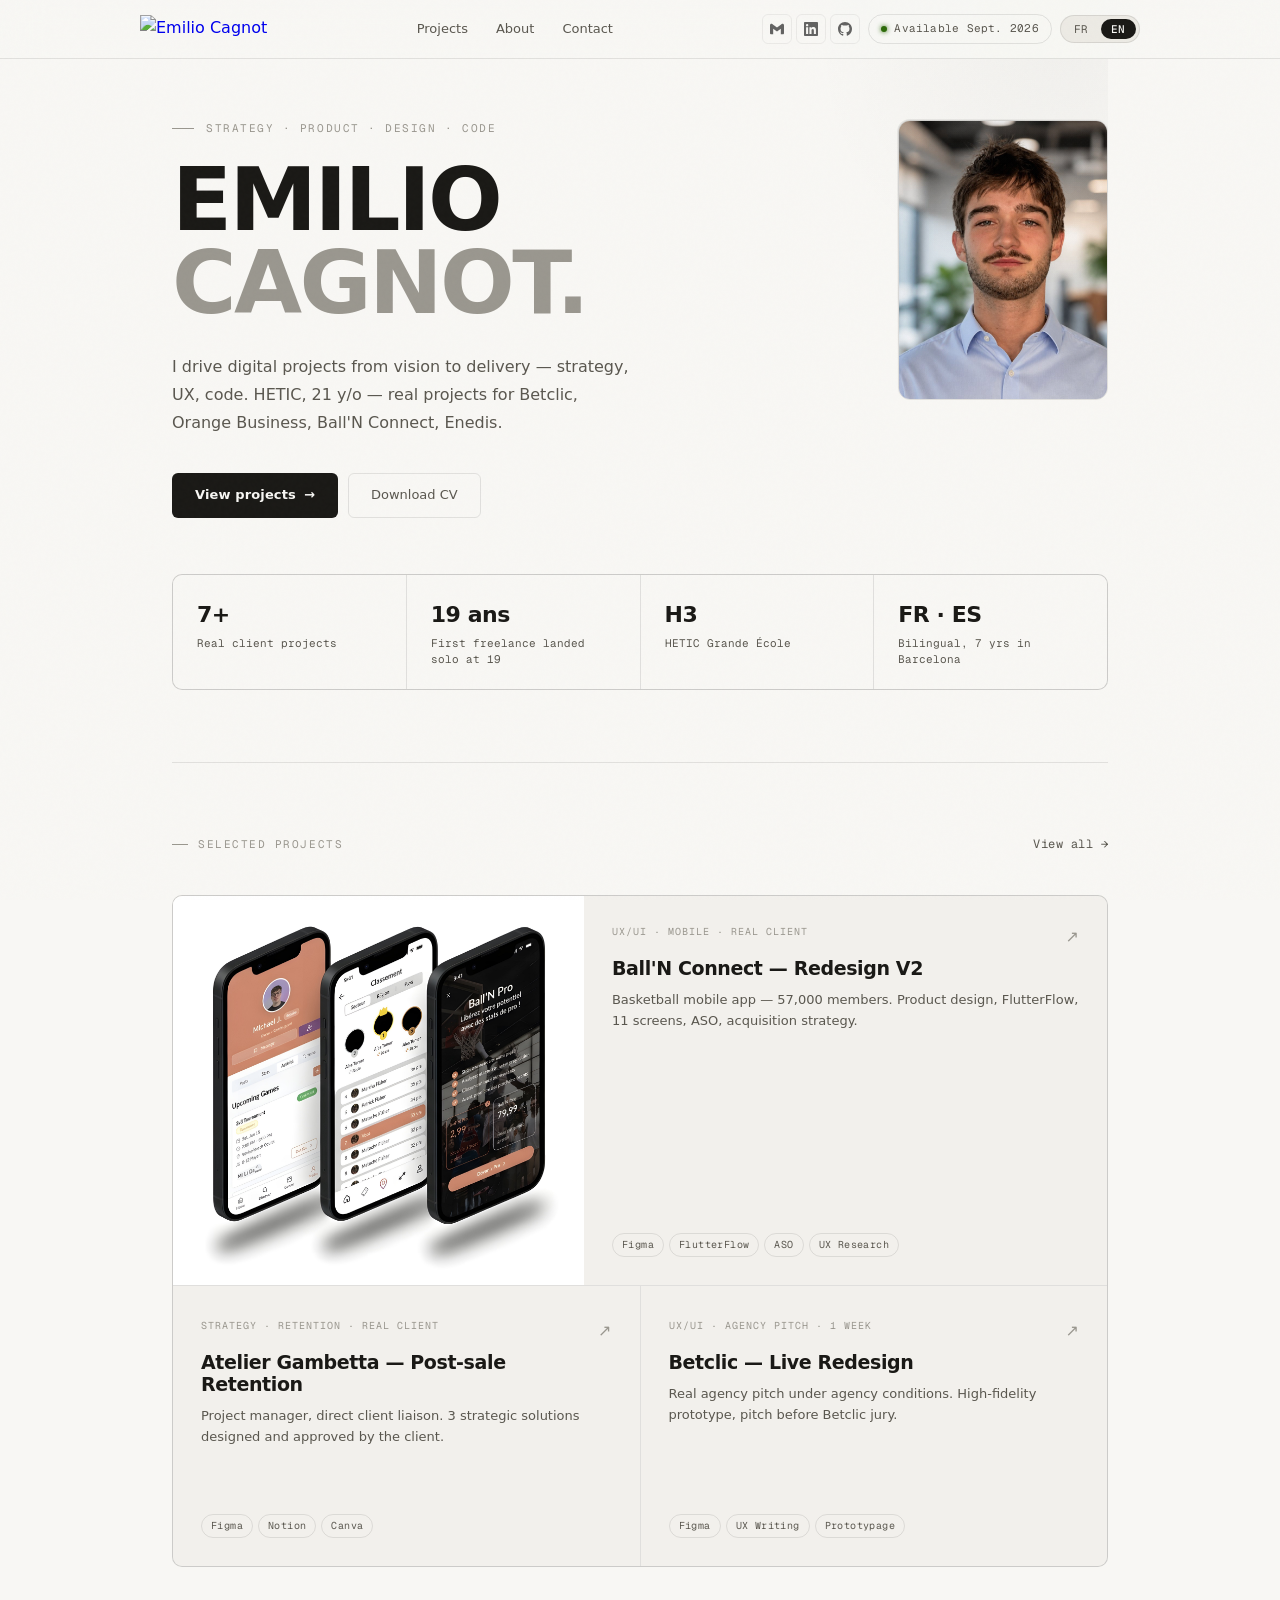
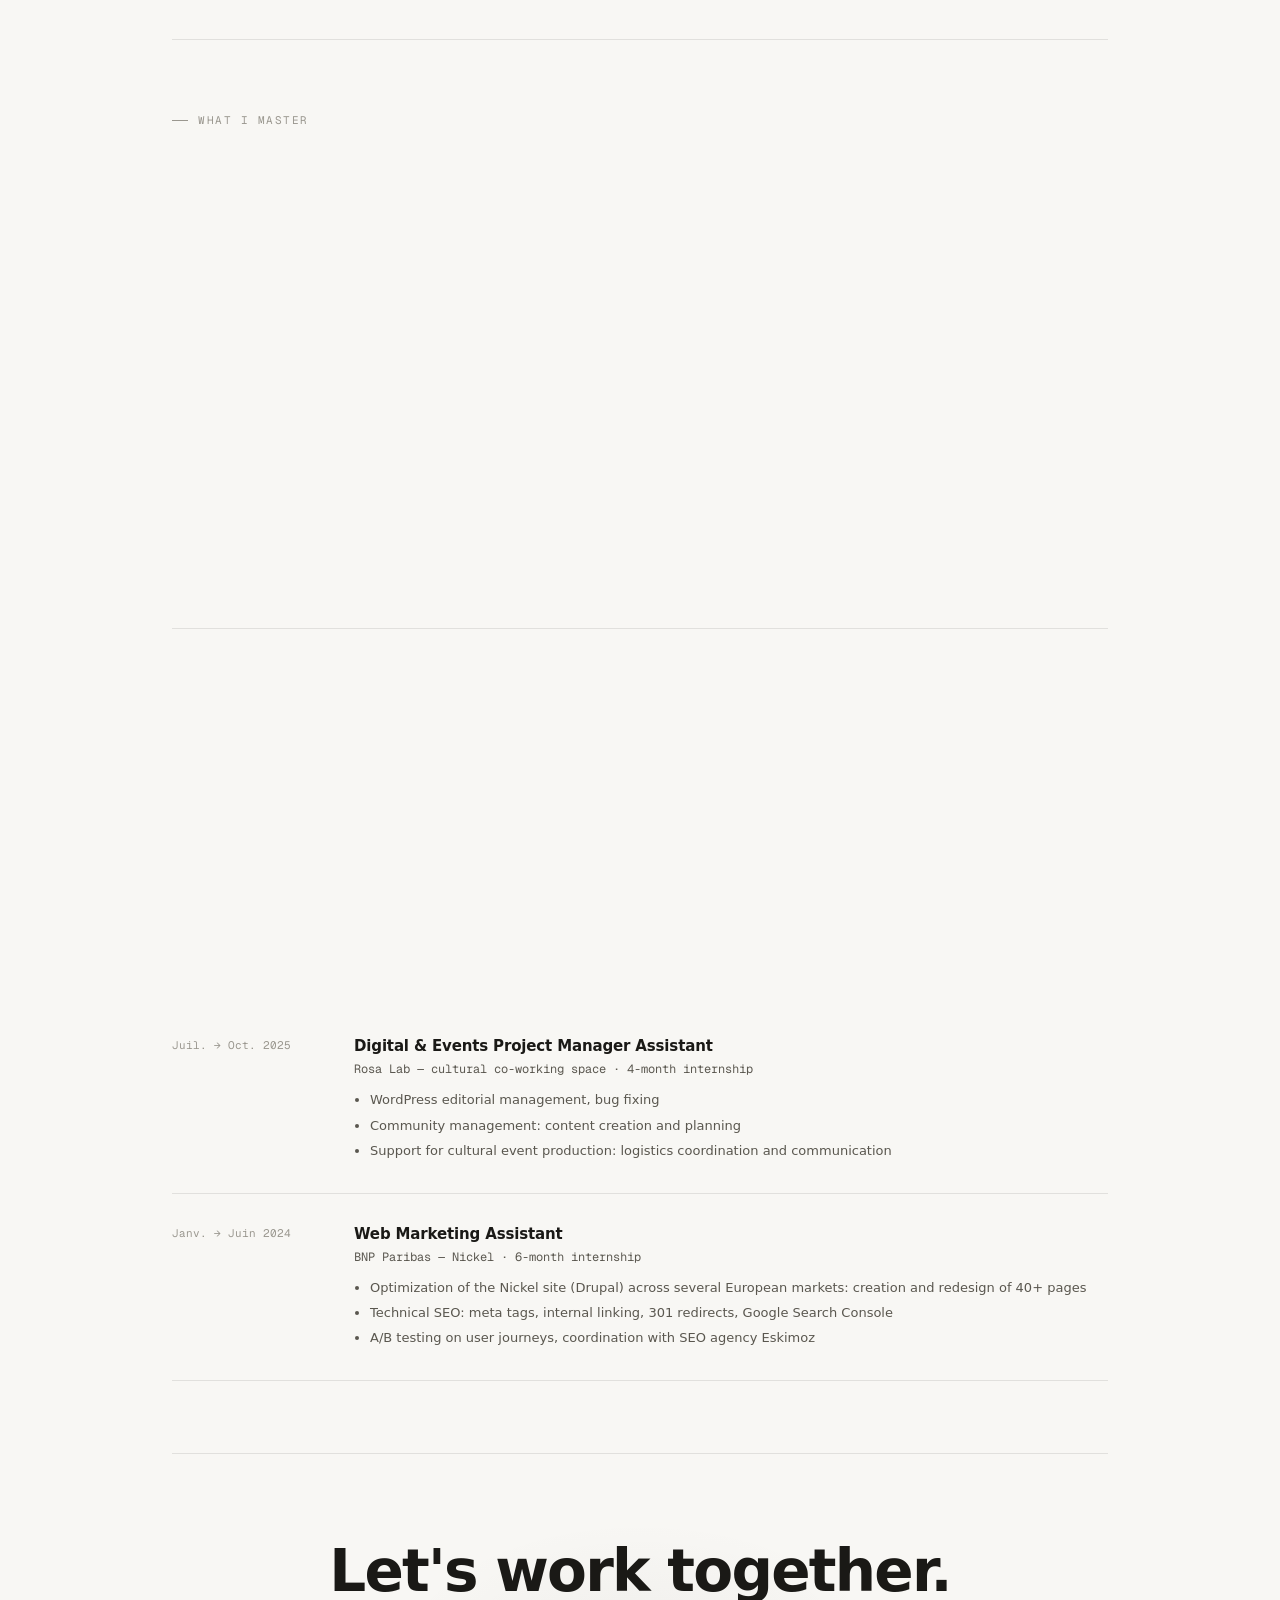
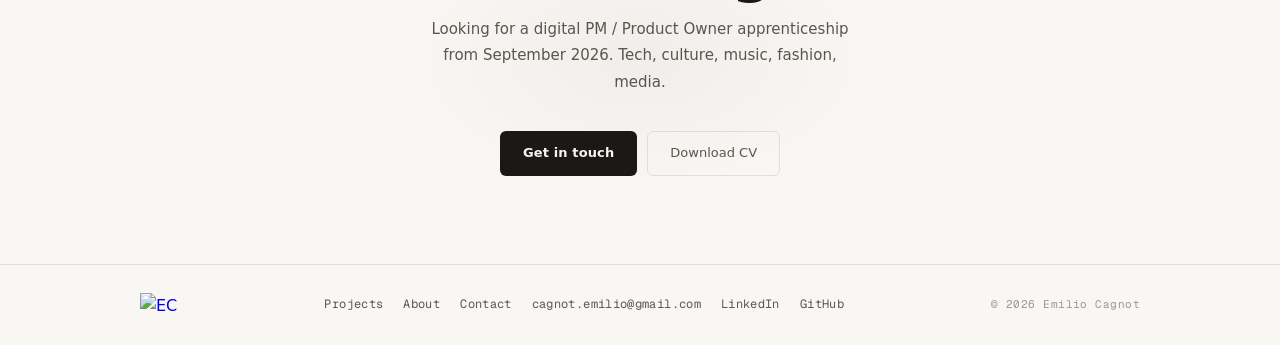
==== index.html @ a013c1ed "Add files via upload" ====
<!DOCTYPE html>
<html lang="fr">
<head>
  <meta charset="UTF-8" />
  <meta name="viewport" content="width=device-width, initial-scale=1.0" />
  <title>Emilio Cagnot — Digital Project Manager & Product</title>
  <meta name="description" content="Portfolio of Emilio Cagnot — Digital Project Manager, Product, UX. HETIC, bilingual FR/ES." />
  <meta property="og:title" content="Emilio Cagnot — Digital Project Manager & Product" />
  <meta property="og:description" content="I drive digital projects from vision to delivery — strategy, UX, code." />
  <meta property="og:image" content="assets/emilio.png" />
  <meta property="og:type" content="website" />
  <meta name="twitter:card" content="summary_large_image" />
  <link rel="icon" type="image/svg+xml" href="favicon.svg" />
  <link rel="stylesheet" href="style.css" />
</head>
<body>

<div class="cursor"></div>
<div class="cursor-ring"></div>

<nav>
  <div class="nav-inner">
    <a href="index.html" class="nav-logo">
      <img src="logo-final.png" alt="Emilio Cagnot" />
    </a>
    <div class="nav-links">
      <a href="projects.html" data-i18n="nav.projects">Projects</a>
      <a href="about.html" data-i18n="nav.about">About</a>
      <a href="contact.html" data-i18n="nav.contact">Contact</a>
    </div>
    <div class="nav-right">
      <div class="nav-social">
        <a href="mailto:cagnot.emilio@gmail.com" title="Gmail" target="_blank">
          <img src="assets/icons/gmail.svg" alt="Gmail" />
        </a>
        <a href="https://linkedin.com/in/emilio-cagnot-821759236/" title="LinkedIn" target="_blank" rel="noopener">
          <img src="assets/icons/linkedin.svg" alt="LinkedIn" />
        </a>
        <a href="https://github.com/PoltN" title="GitHub" target="_blank" rel="noopener">
          <img src="assets/icons/github.svg" alt="GitHub" />
        </a>
      </div>
      <div class="badge-available"><span class="dot"></span><span data-i18n="nav.available">Available Sept. 2026</span></div>
      <div class="lang-toggle">
        <button class="lang-btn active" data-lang="fr">FR</button>
        <button class="lang-btn" data-lang="en">EN</button>
      </div>
    </div>
  </div>
</nav>

<main>
<div class="container">

  <section class="hero">
    <div class="hero-top">
      <div class="hero-left">
        <p class="hero-tag reveal" data-i18n="hero.tag">Strategy · Product · Design · Code</p>
        <h1 class="reveal reveal-d1">
          <span data-i18n="hero.h1a">EMILIO</span><br>
          <span class="muted" data-i18n="hero.h1b">CAGNOT.</span>
        </h1>
        <p class="hero-sub reveal reveal-d2" data-i18n="hero.sub">I drive digital projects from vision to delivery — strategy, UX, code. HETIC, 21 ans — projets réels pour Betclic, Orange Business, Ball'N Connect, Enedis.</p>
        <div class="hero-cta reveal reveal-d3">
          <a href="projects.html" class="btn-primary"><span data-i18n="hero.cta1">View projects</span> →</a>
          <a href="assets/CV_Emilio_Cagnot.pdf" class="btn-ghost" target="_blank" rel="noopener"><span data-i18n="hero.cta2">Download CV</span></a>
        </div>
      </div>
      <div class="hero-photo-col reveal reveal-d2">
        <div class="hero-photo-wrap">
          <img src="assets/emilio.png" alt="Emilio Cagnot" class="hero-photo" />
        </div>
      </div>
    </div>
    <div class="hero-stats reveal reveal-d4">
      <div class="stat"><div class="stat-n">7+</div><div class="stat-l" data-i18n="stats.0">Real client projects</div></div>
      <div class="stat"><div class="stat-n">19 ans</div><div class="stat-l" data-i18n="stats.1">First freelance landed solo</div></div>
      <div class="stat"><div class="stat-n">H3</div><div class="stat-l" data-i18n="stats.2">HETIC Grande École</div></div>
      <div class="stat"><div class="stat-n">FR · ES</div><div class="stat-l" data-i18n="stats.3">Bilingual, 7 yrs in Barcelona</div></div>
    </div>
  </section>

  <section class="section">
    <div class="section-header reveal">
      <span class="section-label" data-i18n="projectsLabel">Selected projects</span>
      <a href="projects.html" class="section-link" data-i18n="projectsLink">View all →</a>
    </div>
    <div class="projects-grid">
      <a href="projects.html#ballnconnect" class="project-card wide reveal">
        <div class="project-img-wrap">
          <img src="assets/ballnconnect-mockup.png" alt="Ball'N Connect" class="project-img" style="object-position:center;" />
        </div>
        <div class="project-body-pad">
          <div class="project-top">
            <span class="project-tag">UX/UI · Mobile · Real client</span>
            <span class="project-arrow">↗</span>
          </div>
          <p class="project-title">Ball'N Connect — Redesign V2</p>
          <p class="project-desc">Basketball mobile app — 57,000 members. Product design, FlutterFlow, 11 screens, ASO, acquisition strategy.</p>
          <div class="project-pills"><span class="pill">Figma</span><span class="pill">FlutterFlow</span><span class="pill">ASO</span><span class="pill">UX Research</span></div>
        </div>
      </a>
      <a href="projects.html#gambetta" class="project-card reveal">
        <div class="project-body-pad" style="padding-top:2rem;">
          <div class="project-top">
            <span class="project-tag">Strategy · Retention · Real client</span>
            <span class="project-arrow">↗</span>
          </div>
          <p class="project-title">Atelier Gambetta — Post-sale Retention</p>
          <p class="project-desc">Project manager, direct client liaison. 3 strategic solutions designed and approved by the client.</p>
          <div class="project-pills"><span class="pill">Figma</span><span class="pill">Notion</span><span class="pill">Canva</span></div>
        </div>
      </a>
      <a href="projects.html#betclic" class="project-card reveal reveal-d1">
        <div class="project-body-pad" style="padding-top:2rem;">
          <div class="project-top">
            <span class="project-tag">UX/UI · Agency pitch · 1 week</span>
            <span class="project-arrow">↗</span>
          </div>
          <p class="project-title">Betclic — Live Redesign</p>
          <p class="project-desc">Real agency pitch under agency conditions. High-fidelity prototype, pitch before Betclic jury.</p>
          <div class="project-pills"><span class="pill">Figma</span><span class="pill">UX Writing</span><span class="pill">Prototypage</span></div>
        </div>
      </a>
    </div>
  </section>

  <section class="section">
    <div class="section-header reveal">
      <span class="section-label" data-i18n="skillsLabel">What I master</span>
    </div>
    <div class="skills-cols">
      <div class="reveal">
        <p class="skill-group-label">Product & Methods</p>
        <div class="skill-list">
          <span class="skill-item strong">Project management · Agile / Scrum</span>
          <span class="skill-item strong">Functional spec · User stories</span>
          <span class="skill-item strong">MVP · Roadmap · Planning</span>
          <span class="skill-item">Stakeholder mapping · Personas</span>
          <span class="skill-item">Jira · Notion · Confluence</span>
        </div>
      </div>
      <div class="reveal reveal-d1">
        <p class="skill-group-label">Design & UX</p>
        <div class="skill-list">
          <span class="skill-item strong">Figma — high-fidelity prototyping</span>
          <span class="skill-item strong">UX Writing · User testing</span>
          <span class="skill-item strong">Adobe Illustrator · Photoshop</span>
          <span class="skill-item">User journey mapping</span>
          <span class="skill-item">Eco-design · InDesign · Canva</span>
        </div>
      </div>
      <div class="reveal reveal-d2">
        <p class="skill-group-label">Development</p>
        <div class="skill-list">
          <span class="skill-item strong">HTML · CSS · JavaScript · React</span>
          <span class="skill-item strong">Next.js · API REST · TypeScript</span>
          <span class="skill-item strong">WordPress · FlutterFlow · Drupal</span>
          <span class="skill-item">Python · SQL · Shopify · Lovable</span>
          <span class="skill-item">OVH · DNS · SSL · FTP</span>
        </div>
      </div>
      <div class="reveal">
        <p class="skill-group-label">Marketing & Strategy</p>
        <div class="skill-list">
          <span class="skill-item strong">Technical & local SEO · ASO</span>
          <span class="skill-item strong">AARRR framework · Go-to-market</span>
          <span class="skill-item strong">Financial modeling (CAC/LTV/MRR)</span>
          <span class="skill-item">Benchmark · SWOT · ICP definition</span>
          <span class="skill-item">Content strategy · Shopify</span>
        </div>
      </div>
      <div class="reveal reveal-d1">
        <p class="skill-group-label">Data & Analytics</p>
        <div class="skill-list">
          <span class="skill-item strong">KPIs & reporting</span>
          <span class="skill-item strong">A/B testing · Google Search Console</span>
          <span class="skill-item">Web performance analysis</span>
          <span class="skill-item">Excel · Google Sheets</span>
        </div>
      </div>
      <div class="reveal reveal-d2">
        <p class="skill-group-label">Languages & Tools</p>
        <div class="skill-list">
          <span class="skill-item strong">French (native) · Spanish (C1)</span>
          <span class="skill-item strong">Anglais (B2)</span>
          <span class="skill-item">Generative AI · prompting · workflows</span>
          <span class="skill-item">Trello · Pack Office</span>
        </div>
      </div>
    </div>
  </section>

  <section class="section">
    <div class="section-header reveal">
      <span class="section-label" data-i18n="xpLabel">Experience</span>
    </div>
    <div class="xp-list">
      <div class="xp-item reveal">
        <div class="xp-date">Oct. 2024 → Présent</div>
        <div>
          <div class="xp-role">Web Consultant — Freelance</div>
          <div class="xp-company">2B Immobilier (property management) · €25/h · 18+ months ongoing</div>
          <div class="xp-detail">
            <ul>
              <li>Mission landed solo at 19, scope expanded on personal initiative</li>
              <li>Full WordPress site creation, domain migration (.net → .com), DNS / SSL / OVH configuration</li>
              <li>GDPR compliance, local SEO, Google Search Console, active maintenance</li>
            </ul>
          </div>
          <a href="https://www.2b-immobilier.fr" target="_blank" rel="noopener" class="project-action" style="margin-top:1rem; display:inline-flex;">View website →</a>
        </div>
      </div>
      <div class="xp-item reveal reveal-d1">
        <div class="xp-date">Juil. → Oct. 2025</div>
        <div>
          <div class="xp-role">Digital & Events Project Manager Assistant</div>
          <div class="xp-company">Rosa Lab — cultural co-working space · 4-month internship</div>
          <div class="xp-detail">
            <ul>
              <li>WordPress editorial management, bug fixing</li>
              <li>Community management: content creation and planning</li>
              <li>Support for cultural event production: logistics coordination and communication</li>
            </ul>
          </div>
        </div>
      </div>
      <div class="xp-item reveal reveal-d2">
        <div class="xp-date">Janv. → Juin 2024</div>
        <div>
          <div class="xp-role">Web Marketing Assistant</div>
          <div class="xp-company">BNP Paribas — Nickel · 6-month internship</div>
          <div class="xp-detail">
            <ul>
              <li>Optimization of the Nickel site (Drupal) across several European markets: creation and redesign of 40+ pages</li>
              <li>Technical SEO: meta tags, internal linking, 301 redirects, Google Search Console</li>
              <li>A/B testing on user journeys, coordination with SEO agency Eskimoz</li>
            </ul>
          </div>
        </div>
      </div>
    </div>
  </section>

  <section class="cta-block reveal">
    <h2 data-i18n="ctaH">Let's work together.</h2>
    <p data-i18n="ctaP">Looking for une alternance chef de projet digital / Product Owner à partir de septembre 2026. Tech, culture, musique, mode, médias.</p>
    <div class="cta-btns">
      <a href="contact.html" class="btn-primary"><span data-i18n="ctaBtn1">Get in touch</span></a>
      <a href="assets/CV_Emilio_Cagnot.pdf" class="btn-ghost" target="_blank" rel="noopener"><span data-i18n="ctaBtn2">Download CV</span></a>
    </div>
  </section>

</div>
</main>

<footer>
  <div class="footer-inner">
    <a href="index.html" class="nav-logo" style="text-decoration:none;">
      <img src="logo-final.png" alt="EC" style="height:24px;width:auto;" />
    </a>
    <div class="footer-links">
      <a href="projects.html" data-i18n="nav.projects">Projects</a>
      <a href="about.html" data-i18n="nav.about">About</a>
      <a href="contact.html" data-i18n="nav.contact">Contact</a>
      <a href="mailto:cagnot.emilio@gmail.com">cagnot.emilio@gmail.com</a>
      <a href="https://linkedin.com/in/emilio-cagnot-821759236/" target="_blank" rel="noopener">LinkedIn</a>
      <a href="https://github.com/PoltN" target="_blank" rel="noopener">GitHub</a>
    </div>
    <span class="footer-copy" data-i18n="footerCopy">© 2026 Emilio Cagnot</span>
  </div>
</footer>

<script src="script.js"></script>
</body>
</html>
---- style.css ----
@import url('https://api.fontshare.com/v2/css?f[]=clash-display@400,500,600,700&f[]=general-sans@300,400,500,600&display=swap');
@import url('https://fonts.googleapis.com/css2?family=Geist+Mono:wght@300;400;500&display=swap');

*, *::before, *::after { box-sizing: border-box; margin: 0; padding: 0; }

:root {
  --bg:       #F8F7F4;
  --bg-1:     #F2F0EC;
  --bg-2:     #ECEAE4;
  --bg-3:     #E0DDD6;
  --fg:       #1A1916;
  --fg-muted: #5A574F;
  --fg-faint: #9A978F;
  --accent:   #1A1916;
  --accent-dim: rgba(26,25,22,0.05);
  --border:   rgba(26,25,22,0.10);
  --border-hover: rgba(26,25,22,0.25);
  --green:    #2D6A0A;
  --radius:   10px;
  --radius-sm:6px;
  --max:      1000px;
  --font:     'General Sans', system-ui, sans-serif;
  --display:  'Clash Display', system-ui, sans-serif;
  --mono:     'Geist Mono', monospace;
  --ease:     cubic-bezier(0.16, 1, 0.3, 1);
}

/* GRAIN */
body::before {
  content: '';
  position: fixed;
  inset: 0;
  z-index: 9999;
  pointer-events: none;
  opacity: 0.018;
  background-image: url("data:image/svg+xml,%3Csvg viewBox='0 0 256 256' xmlns='http://www.w3.org/2000/svg'%3E%3Cfilter id='noise'%3E%3CfeTurbulence type='fractalNoise' baseFrequency='0.9' numOctaves='4' stitchTiles='stitch'/%3E%3C/filter%3E%3Crect width='100%25' height='100%25' filter='url(%23noise)'/%3E%3C/svg%3E");
}

html { scroll-behavior: smooth; }

body {
  font-family: var(--font);
  background: var(--bg);
  color: var(--fg);
  font-size: 16px;
  line-height: 1.6;
  -webkit-font-smoothing: antialiased;
  cursor: none;
  overflow-x: hidden;
}

/* CURSOR */
.cursor {
  width: 8px; height: 8px;
  border-radius: 50%;
  background: var(--fg);
  position: fixed;
  top: 0; left: 0;
  pointer-events: none;
  z-index: 99999;
  transform: translate(-50%, -50%);
  transition: width 0.2s var(--ease), height 0.2s var(--ease), opacity 0.2s;
  mix-blend-mode: multiply;
}
.cursor.hover { width: 36px; height: 36px; opacity: 0.15; }
.cursor-ring {
  width: 32px; height: 32px;
  border-radius: 50%;
  border: 1.5px solid rgba(26,25,22,0.25);
  position: fixed;
  top: 0; left: 0;
  pointer-events: none;
  z-index: 99998;
  transform: translate(-50%, -50%);
  mix-blend-mode: multiply;
}
a, button { cursor: none; }

/* NAV */
nav {
  position: fixed;
  top: 0; left: 0; right: 0;
  z-index: 1000;
  padding: 0 2rem;
  border-bottom: 1px solid var(--border);
  background: rgba(248,247,244,0.88);
  backdrop-filter: blur(20px);
  -webkit-backdrop-filter: blur(20px);
}
.nav-inner {
  max-width: var(--max);
  margin: 0 auto;
  height: 58px;
  display: flex;
  align-items: center;
  justify-content: space-between;
  gap: 1rem;
}
.nav-logo {
  display: flex;
  align-items: center;
  gap: 8px;
  text-decoration: none;
}
.nav-logo img { height: 28px; width: auto; display: block; }
.nav-logo-text {
  font-family: var(--display);
  font-size: 16px;
  font-weight: 600;
  letter-spacing: -0.02em;
  color: var(--fg);
}
.nav-links { display: flex; align-items: center; gap: 0.25rem; }
.nav-links a {
  font-size: 13px;
  font-weight: 500;
  color: var(--fg-muted);
  padding: 6px 12px;
  border-radius: var(--radius-sm);
  text-decoration: none;
  transition: color 0.2s, background 0.2s;
}
.nav-links a:hover, .nav-links a.active { color: var(--fg); background: var(--bg-2); }
.nav-right { display: flex; align-items: center; gap: 8px; flex-shrink: 0; }
.badge-available {
  display: flex; align-items: center; gap: 7px;
  font-size: 11px; font-family: var(--mono);
  color: var(--fg-muted); padding: 5px 12px;
  border: 1px solid var(--border); border-radius: 999px;
  white-space: nowrap; letter-spacing: 0.02em;
}
.dot {
  width: 6px; height: 6px; border-radius: 50%;
  background: var(--green); flex-shrink: 0;
  box-shadow: 0 0 5px var(--green);
  animation: pulse 2s infinite;
}
@keyframes pulse { 0%,100% { opacity:1; } 50% { opacity:0.4; } }
.lang-toggle {
  display: flex; background: var(--bg-2);
  border: 1px solid var(--border); border-radius: 999px;
  padding: 3px; gap: 2px;
}
.lang-btn {
  font-size: 11px; font-family: var(--mono);
  padding: 3px 10px; border-radius: 999px;
  border: none; background: transparent;
  color: var(--fg-muted); cursor: none;
  transition: all 0.2s; letter-spacing: 0.05em;
}
.lang-btn.active { background: var(--fg); color: var(--bg); font-weight: 500; }

/* SOCIAL NAV ICONS */
.nav-social { display: flex; align-items: center; gap: 4px; }
.nav-social a {
  width: 30px; height: 30px;
  display: flex; align-items: center; justify-content: center;
  border: 1px solid var(--border); border-radius: var(--radius-sm);
  color: var(--fg-muted); text-decoration: none;
  transition: color 0.2s, background 0.2s, border-color 0.2s;
  opacity: 0.6;
}
.nav-social a:hover { opacity: 1; background: var(--bg-2); border-color: var(--border-hover); }
.nav-social a img { width: 14px; height: 14px; display: block; filter: grayscale(1); }

/* LAYOUT */
.container { max-width: var(--max); margin: 0 auto; padding: 0 2rem; }

/* SCROLL REVEAL */
.reveal { opacity: 0; transform: translateY(20px); transition: opacity 0.65s var(--ease), transform 0.65s var(--ease); }
.reveal.visible { opacity: 1; transform: none; }
.reveal-d1 { transition-delay: 0.07s; }
.reveal-d2 { transition-delay: 0.14s; }
.reveal-d3 { transition-delay: 0.21s; }
.reveal-d4 { transition-delay: 0.28s; }

/* HERO */
.hero {
  padding: 120px 0 72px;
  border-bottom: 1px solid var(--border);
  position: relative; overflow: hidden;
}
.hero::after {
  content: '';
  position: absolute; top: -200px; right: -200px;
  width: 500px; height: 500px;
  background: radial-gradient(circle, rgba(26,25,22,0.03) 0%, transparent 70%);
  pointer-events: none;
}
.hero-top { display: flex; align-items: flex-start; justify-content: space-between; gap: 3rem; margin-bottom: 3.5rem; }
.hero-left { flex: 1; }
.hero-tag {
  font-family: var(--mono); font-size: 11px;
  text-transform: uppercase; letter-spacing: 0.14em;
  color: var(--fg-faint); margin-bottom: 1.25rem;
  display: flex; align-items: center; gap: 12px;
}
.hero-tag::before { content: ''; display: block; width: 22px; height: 1px; background: var(--fg-faint); }
.hero h1 {
  font-family: var(--display);
  font-size: clamp(52px, 8.5vw, 88px);
  font-weight: 700; line-height: 0.95;
  letter-spacing: -0.03em; margin-bottom: 1.75rem;
}
.hero h1 .muted { color: var(--fg-faint); }
.hero-sub {
  font-size: 16px; color: var(--fg-muted);
  line-height: 1.75; max-width: 460px;
  margin-bottom: 2.25rem; font-weight: 400;
  font-family: var(--font);
}
.hero-cta { display: flex; gap: 10px; flex-wrap: wrap; }

/* BUTTONS */
.btn-primary {
  display: inline-flex; align-items: center; gap: 8px;
  background: var(--fg); color: var(--bg);
  font-size: 13px; font-family: var(--font);
  font-weight: 700; letter-spacing: 0.01em;
  padding: 11px 22px; border-radius: var(--radius-sm);
  border: 1px solid transparent; text-decoration: none;
  transition: opacity 0.2s, transform 0.2s var(--ease);
}
.btn-primary:hover { opacity: 0.85; transform: translateY(-1px); }
.btn-ghost {
  display: inline-flex; align-items: center; gap: 8px;
  background: transparent; color: var(--fg-muted);
  font-size: 13px; font-family: var(--font); font-weight: 500;
  padding: 11px 22px; border-radius: var(--radius-sm);
  border: 1px solid var(--border); text-decoration: none;
  transition: color 0.2s, border-color 0.2s, background 0.2s, transform 0.2s var(--ease);
}
.btn-ghost:hover { color: var(--fg); border-color: var(--border-hover); background: var(--bg-2); transform: translateY(-1px); }

/* PHOTO */
.hero-photo-col { flex-shrink: 0; width: 210px; }
.hero-photo-wrap { position: relative; width: 210px; }
.hero-photo-wrap::before {
  content: ''; position: absolute; inset: -1px;
  border-radius: 13px;
  background: linear-gradient(135deg, rgba(26,25,22,0.08), transparent 60%);
  z-index: 1; pointer-events: none;
}
.hero-photo {
  width: 100%; aspect-ratio: 3/4;
  object-fit: cover; object-position: center top;
  border-radius: 12px; display: block;
  border: 1px solid var(--border);
}

/* STATS */
.hero-stats {
  display: grid; grid-template-columns: repeat(4, 1fr);
  gap: 1px; background: var(--border);
  border: 1px solid var(--border); border-radius: var(--radius); overflow: hidden;
}
.stat { background: var(--bg); padding: 1.4rem 1.5rem; transition: background 0.2s; }
.stat:hover { background: var(--bg-2); }
.stat-n { font-family: var(--display); font-size: 22px; font-weight: 700; letter-spacing: -0.02em; margin-bottom: 4px; }
.stat-l { font-size: 11px; font-family: var(--mono); color: var(--fg-muted); line-height: 1.4; }

/* SECTIONS */
.section { padding: 4.5rem 0; border-bottom: 1px solid var(--border); }
.section:last-child { border-bottom: none; }
.section-header { display: flex; align-items: center; justify-content: space-between; margin-bottom: 2.5rem; }
.section-label {
  font-family: var(--mono); font-size: 11px;
  text-transform: uppercase; letter-spacing: 0.14em; color: var(--fg-faint);
  display: flex; align-items: center; gap: 10px;
}
.section-label::before { content: ''; display: block; width: 16px; height: 1px; background: var(--fg-faint); }
.section-link {
  font-size: 12px; font-family: var(--mono); color: var(--fg-muted);
  text-decoration: none; display: flex; align-items: center; gap: 6px;
  transition: color 0.2s, gap 0.2s; letter-spacing: 0.04em;
}
.section-link:hover { color: var(--fg); gap: 10px; }

/* PROJECTS GRID */
.projects-grid {
  display: grid; grid-template-columns: repeat(2, 1fr);
  gap: 1px; background: var(--border);
  border: 1px solid var(--border); border-radius: var(--radius); overflow: hidden;
}
.project-card {
  background: var(--bg-1); padding: 0;
  display: flex; flex-direction: column;
  text-decoration: none; color: inherit;
  position: relative; overflow: hidden;
  transition: background 0.25s; min-height: 280px;
}
.project-card:hover { background: var(--bg-2); }
.project-card.wide { grid-column: span 2; min-height: 320px; flex-direction: row; }
.project-img-wrap { overflow: hidden; flex-shrink: 0; }
.project-card.wide .project-img-wrap { width: 44%; }
.project-img { width: 100%; height: 100%; object-fit: cover; display: block; filter: saturate(90%); transition: filter 0.4s, transform 0.6s var(--ease); }
.project-card:hover .project-img { filter: saturate(105%); transform: scale(1.02); }
.project-body-pad { padding: 1.75rem; display: flex; flex-direction: column; gap: 0.55rem; flex: 1; }
.project-top { display: flex; justify-content: space-between; align-items: flex-start; }
.project-tag { font-family: var(--mono); font-size: 10px; text-transform: uppercase; letter-spacing: 0.1em; color: var(--fg-faint); }
.project-arrow { font-size: 16px; color: var(--fg-faint); transition: transform 0.3s var(--ease), color 0.2s; flex-shrink: 0; }
.project-card:hover .project-arrow { transform: translate(4px, -4px); color: var(--fg); }
.project-title { font-family: var(--display); font-size: 19px; font-weight: 600; letter-spacing: -0.02em; line-height: 1.15; }
.project-desc { font-size: 13px; color: var(--fg-muted); line-height: 1.65; }
.project-pills { display: flex; flex-wrap: wrap; gap: 5px; margin-top: auto; padding-top: 0.75rem; }
.pill {
  font-size: 10px; font-family: var(--mono); padding: 3px 9px;
  border-radius: 999px; border: 1px solid var(--border);
  color: var(--fg-muted); letter-spacing: 0.04em; transition: border-color 0.2s, color 0.2s;
}
.project-card:hover .pill { border-color: var(--border-hover); }

/* EXPERIENCE */
.xp-list { display: flex; flex-direction: column; }
.xp-item {
  display: grid; grid-template-columns: 150px 1fr;
  gap: 2rem; padding: 1.75rem 0;
  border-bottom: 1px solid var(--border); align-items: start;
}
.xp-item:first-child { border-top: 1px solid var(--border); }
.xp-date { font-family: var(--mono); font-size: 11px; color: var(--fg-faint); padding-top: 3px; line-height: 1.6; }
.xp-role { font-family: var(--display); font-size: 15px; font-weight: 600; margin-bottom: 2px; letter-spacing: -0.01em; }
.xp-company { font-size: 12px; font-family: var(--mono); color: var(--fg-muted); margin-bottom: 10px; }
.xp-detail { font-size: 13px; color: var(--fg-muted); line-height: 1.7; }
.xp-detail li { margin-bottom: 3px; margin-left: 1rem; }

/* SKILLS */
.skills-cols { display: grid; grid-template-columns: repeat(3, 1fr); gap: 3rem; }
.skill-group-label { font-family: var(--mono); font-size: 10px; color: var(--fg-faint); text-transform: uppercase; letter-spacing: 0.14em; margin-bottom: 1.1rem; }
.skill-list { display: flex; flex-direction: column; gap: 8px; }
.skill-item { font-size: 13px; color: var(--fg-muted); display: flex; align-items: center; gap: 9px; transition: color 0.2s; }
.skill-item::before { content: ''; width: 3px; height: 3px; border-radius: 50%; background: var(--fg-faint); flex-shrink: 0; }
.skill-item.strong { color: var(--fg); font-weight: 600; }
.skill-item.strong::before { background: var(--fg); }

/* CTA */
.cta-block { padding: 5.5rem 0; text-align: center; position: relative; overflow: hidden; }
.cta-block::before {
  content: ''; position: absolute; left: 50%; top: 50%;
  transform: translate(-50%,-50%); width: 500px; height: 280px;
  background: radial-gradient(ellipse, rgba(26,25,22,0.04) 0%, transparent 70%);
  pointer-events: none;
}
.cta-block h2 { font-family: var(--display); font-size: clamp(32px, 5.5vw, 58px); font-weight: 700; letter-spacing: -0.03em; line-height: 1; margin-bottom: 1rem; }
.cta-block p { font-size: 15px; color: var(--fg-muted); margin-bottom: 2.25rem; max-width: 420px; margin-left: auto; margin-right: auto; line-height: 1.75; }
.cta-btns { display: flex; gap: 10px; justify-content: center; flex-wrap: wrap; }

/* FOOTER */
footer { border-top: 1px solid var(--border); padding: 1.75rem 2rem; }
.footer-inner { max-width: var(--max); margin: 0 auto; display: flex; justify-content: space-between; align-items: center; flex-wrap: wrap; gap: 1rem; }
.footer-name { font-size: 14px; font-weight: 800; letter-spacing: -0.02em; }
.footer-copy { font-family: var(--mono); font-size: 11px; color: var(--fg-faint); letter-spacing: 0.04em; }
.footer-links { display: flex; gap: 1.25rem; flex-wrap: wrap; }
.footer-links a { font-size: 12px; font-family: var(--mono); color: var(--fg-muted); text-decoration: none; letter-spacing: 0.03em; transition: color 0.2s; }
.footer-links a:hover { color: var(--fg); }

/* PAGE HEADER */
.page-header { padding: 110px 0 3.5rem; border-bottom: 1px solid var(--border); }
.page-header h1 { font-family: var(--display); font-size: clamp(38px, 6.5vw, 66px); font-weight: 700; letter-spacing: -0.03em; line-height: 1; margin-bottom: 0.85rem; }
.page-header p { font-size: 15px; color: var(--fg-muted); max-width: 520px; line-height: 1.75; }

/* ABOUT */
.about-grid { display: grid; grid-template-columns: 1fr 240px; gap: 5rem; align-items: start; padding: 4.5rem 0; }
.about-photo { width: 100%; aspect-ratio: 3/4; object-fit: cover; object-position: center top; border-radius: var(--radius); border: 1px solid var(--border); display: block; }
.about-text { font-size: 15px; color: var(--fg-muted); line-height: 1.85; }
.about-text p + p { margin-top: 1.2rem; }
.about-text strong { color: var(--fg); font-weight: 700; }

/* TIMELINE */
.tl-item { display: grid; grid-template-columns: 130px 1fr; gap: 2rem; padding: 1.4rem 0; border-bottom: 1px solid var(--border); align-items: start; }
.tl-item:first-child { border-top: 1px solid var(--border); }
.tl-year { font-family: var(--mono); font-size: 11px; color: var(--fg-faint); padding-top: 3px; letter-spacing: 0.03em; }
.tl-school { font-family: var(--display); font-size: 14px; font-weight: 600; margin-bottom: 4px; letter-spacing: -0.01em; }
.tl-detail { font-size: 13px; color: var(--fg-muted); line-height: 1.65; }

/* VALUES */
.values-grid { display: grid; grid-template-columns: repeat(2, 1fr); gap: 1px; border: 1px solid var(--border); border-radius: var(--radius); overflow: hidden; background: var(--border); margin-top: 2rem; }
.value-card { background: var(--bg-1); padding: 1.5rem; transition: background 0.2s; }
.value-card:hover { background: var(--bg-2); }
.value-label { font-family: var(--mono); font-size: 10px; text-transform: uppercase; letter-spacing: 0.12em; color: var(--fg-faint); margin-bottom: 0.55rem; }
.value-text { font-size: 13px; color: var(--fg-muted); line-height: 1.65; }

/* CONTACT */
.contact-wrapper { display: grid; grid-template-columns: 1fr 1fr; gap: 5rem; padding: 4.5rem 0; }
.contact-info { display: flex; flex-direction: column; gap: 2rem; }
.contact-item { display: flex; flex-direction: column; gap: 5px; }
.contact-label { font-family: var(--mono); font-size: 10px; text-transform: uppercase; letter-spacing: 0.14em; color: var(--fg-faint); }
.contact-val { font-size: 14px; color: var(--fg-muted); }
.contact-val a { color: var(--fg-muted); border-bottom: 1px solid var(--border); text-decoration: none; transition: color 0.2s, border-color 0.2s; padding-bottom: 1px; }
.contact-val a:hover { color: var(--fg); border-color: var(--border-hover); }
.social-links { display: flex; flex-direction: column; gap: 7px; margin-top: 0.25rem; }
.social-link { display: inline-flex; align-items: center; gap: 10px; font-size: 12px; font-family: var(--mono); color: var(--fg-muted); text-decoration: none; letter-spacing: 0.04em; transition: color 0.2s, gap 0.2s; }
.social-link:hover { color: var(--fg); gap: 14px; }
.contact-form { display: flex; flex-direction: column; gap: 1rem; }
.form-group { display: flex; flex-direction: column; gap: 6px; }
.form-label { font-family: var(--mono); font-size: 10px; letter-spacing: 0.12em; color: var(--fg-faint); text-transform: uppercase; }
.form-input, .form-textarea { background: var(--bg-2); border: 1px solid var(--border); border-radius: var(--radius-sm); padding: 11px 14px; font-family: var(--font); font-size: 14px; color: var(--fg); transition: border-color 0.2s, background 0.2s; outline: none; width: 100%; }
.form-input:focus, .form-textarea:focus { border-color: var(--border-hover); background: var(--bg-1); }
.form-textarea { min-height: 130px; resize: vertical; }
.form-status { font-family: var(--mono); font-size: 12px; padding: 10px 14px; border-radius: var(--radius-sm); display: none; }
.form-status.success { background: rgba(45,106,10,0.08); color: var(--green); border: 1px solid rgba(45,106,10,0.2); display: block; }
.form-status.error { background: rgba(200,40,40,0.07); color: #c82828; border: 1px solid rgba(200,40,40,0.15); display: block; }

/* PROJECTS PAGE */
.filters { display: flex; gap: 6px; flex-wrap: wrap; margin: 2rem 0 3rem; }
.filter-btn { font-family: var(--mono); font-size: 11px; letter-spacing: 0.08em; padding: 5px 14px; border-radius: 999px; border: 1px solid var(--border); background: transparent; color: var(--fg-muted); cursor: none; transition: all 0.2s; text-transform: uppercase; }
.filter-btn:hover, .filter-btn.active { background: var(--fg); color: var(--bg); border-color: var(--fg); }
.section-divider { font-family: var(--mono); font-size: 10px; text-transform: uppercase; letter-spacing: 0.15em; color: var(--fg-faint); padding: 3rem 0 1rem; display: flex; align-items: center; gap: 10px; }
.section-divider::before { content: ''; display: block; width: 16px; height: 1px; background: var(--fg-faint); }
.project-full { padding: 4rem 0; border-bottom: 1px solid var(--border); display: grid; grid-template-columns: 250px 1fr; gap: 4rem; align-items: start; }
.project-full:last-child { border-bottom: none; }
.project-meta { position: sticky; top: 78px; }
.project-num { font-size: 52px; font-weight: 800; letter-spacing: -0.05em; color: var(--bg-3); line-height: 1; margin-bottom: 0.75rem; }
.project-full-tag { font-family: var(--mono); font-size: 10px; text-transform: uppercase; letter-spacing: 0.12em; color: var(--fg-faint); margin-bottom: 0.75rem; }
.project-full-title { font-family: var(--display); font-size: 21px; font-weight: 700; letter-spacing: -0.02em; line-height: 1.15; margin-bottom: 1rem; }
.project-full-pills { display: flex; flex-wrap: wrap; gap: 5px; margin-bottom: 1.5rem; }
.project-context { display: flex; flex-direction: column; gap: 5px; padding-top: 1.25rem; border-top: 1px solid var(--border); }
.ctx-line { font-family: var(--mono); font-size: 11px; color: var(--fg-muted); line-height: 1.6; }
.ctx-line strong { color: var(--fg); }
.project-body { font-size: 14px; color: var(--fg-muted); line-height: 1.85; }
.project-body p + p { margin-top: 1rem; }
.project-body strong { color: var(--fg); font-weight: 600; }
.project-body ul { padding-left: 1.25rem; margin-top: 0.75rem; }
.project-body li { margin-bottom: 0.4rem; }
.project-visual { width: 100%; border-radius: var(--radius); border: 1px solid var(--border); overflow: hidden; margin-top: 2rem; }
.project-visual img { width: 100%; display: block; transition: filter 0.4s; }
.project-visual:hover img { filter: saturate(110%); }
.tier2-grid { display: grid; grid-template-columns: repeat(2, 1fr); gap: 1px; background: var(--border); border: 1px solid var(--border); border-radius: var(--radius); overflow: hidden; }
.tier2-card { background: var(--bg-1); padding: 2rem; display: flex; flex-direction: column; gap: 0.6rem; transition: background 0.2s; }
.tier2-card:hover { background: var(--bg-2); }
.tier2-num { font-size: 30px; font-weight: 800; color: var(--bg-3); letter-spacing: -0.04em; line-height: 1; margin-bottom: 0.25rem; }
.tier2-tag { font-family: var(--mono); font-size: 10px; text-transform: uppercase; letter-spacing: 0.1em; color: var(--fg-faint); }
.tier2-title { font-family: var(--display); font-size: 17px; font-weight: 700; letter-spacing: -0.02em; }
.tier2-desc { font-size: 13px; color: var(--fg-muted); line-height: 1.65; }
.tier2-pills { display: flex; flex-wrap: wrap; gap: 5px; margin-top: auto; padding-top: 0.75rem; }
.tier3-section { margin-top: 4rem; padding-bottom: 4rem; }
.tier3-label { font-family: var(--mono); font-size: 10px; text-transform: uppercase; letter-spacing: 0.15em; color: var(--fg-faint); margin-bottom: 1rem; display: flex; align-items: center; gap: 10px; }
.tier3-label::before { content: ''; display: block; width: 16px; height: 1px; background: var(--fg-faint); }
.tier3-list { display: flex; flex-direction: column; border: 1px solid var(--border); border-radius: var(--radius); overflow: hidden; }
.tier3-item { display: grid; grid-template-columns: 90px 1fr auto; gap: 1.5rem; padding: 1.25rem 1.5rem; border-bottom: 1px solid var(--border); align-items: center; background: var(--bg-1); transition: background 0.2s; }
.tier3-item:last-child { border-bottom: none; }
.tier3-item:hover { background: var(--bg-2); }
.tier3-num { font-family: var(--mono); font-size: 11px; color: var(--fg-faint); }
.tier3-title { font-family: var(--display); font-size: 14px; font-weight: 600; margin-bottom: 2px; }
.tier3-desc { font-size: 12px; color: var(--fg-muted); line-height: 1.5; }
.tier3-pills { display: flex; gap: 5px; flex-wrap: wrap; }

/* 404 */
.page-404 { display: flex; flex-direction: column; align-items: center; justify-content: center; min-height: 80vh; text-align: center; gap: 1.5rem; }

/* RESPONSIVE */
@media (max-width: 768px) {
  body { cursor: auto; }
  .cursor, .cursor-ring { display: none; }
  a, button { cursor: pointer; }
  .hero-top { flex-direction: column-reverse; gap: 2rem; }
  .hero-photo-col { width: 130px; }
  .hero-stats { grid-template-columns: repeat(2, 1fr); }
  .projects-grid { grid-template-columns: 1fr; }
  .project-card.wide { grid-column: span 1; flex-direction: column; }
  .project-card.wide .project-img-wrap { width: 100%; height: 200px; }
  .skills-cols { grid-template-columns: 1fr; gap: 2rem; }
  .xp-item { grid-template-columns: 1fr; gap: 0.25rem; }
  .contact-wrapper, .about-grid { grid-template-columns: 1fr; }
  .about-photo { position: static; }
  .project-full, .tier2-grid { grid-template-columns: 1fr; }
  .project-meta { position: static; }
  .tier3-item { grid-template-columns: 1fr; gap: 0.5rem; }
  .nav-links { display: none; }
  .badge-available { display: none; }
  .nav-social { display: none; }
}

.about-sidebar {
  display: flex;
  flex-direction: column;
  gap: 0;
}
.about-sidebar .about-photo {
  margin-bottom: 1.25rem;
}

/* ── PHONE MOCKUP ─────────────────────────────── */
.phones-row {
  display: flex;
  gap: 16px;
  align-items: flex-end;
  margin-top: 2rem;
  overflow: hidden;
}
.phone-wrap {
  flex: 1;
  position: relative;
  border-radius: 28px;
  overflow: hidden;
  border: 1.5px solid var(--border);
  background: #000;
  box-shadow: 0 8px 32px rgba(0,0,0,0.12);
  transition: transform 0.35s var(--ease);
}
.phone-wrap:hover { transform: translateY(-4px); }
.phone-wrap img {
  width: 100%;
  display: block;
}
.phone-wrap.center { transform: translateY(-8px); }
.phone-wrap.center:hover { transform: translateY(-14px); }

/* ── LIGHTBOX ─────────────────────────────────── */
.illus-grid {
  display: grid;
  grid-template-columns: repeat(3, 1fr);
  gap: 8px;
  margin-top: 2rem;
}
.illus-thumb {
  border-radius: var(--radius-sm);
  overflow: hidden;
  cursor: none;
  position: relative;
  aspect-ratio: 3/4;
  border: 1px solid var(--border);
  transition: transform 0.3s var(--ease), box-shadow 0.3s;
}
.illus-thumb:hover {
  transform: scale(1.03);
  box-shadow: 0 8px 24px rgba(0,0,0,0.1);
}
.illus-thumb img {
  width: 100%; height: 100%;
  object-fit: cover;
  display: block;
}
.lightbox-overlay {
  display: none;
  position: fixed;
  inset: 0;
  z-index: 10000;
  background: rgba(0,0,0,0.88);
  align-items: center;
  justify-content: center;
  padding: 2rem;
  cursor: none;
}
.lightbox-overlay.open { display: flex; }
.lightbox-img {
  max-width: 80vw;
  max-height: 88vh;
  object-fit: contain;
  border-radius: var(--radius);
  box-shadow: 0 24px 80px rgba(0,0,0,0.6);
}
.lightbox-close {
  position: fixed;
  top: 1.5rem; right: 1.5rem;
  width: 40px; height: 40px;
  border-radius: 50%;
  background: rgba(255,255,255,0.1);
  border: 1px solid rgba(255,255,255,0.2);
  color: #fff;
  font-size: 18px;
  display: flex; align-items: center; justify-content: center;
  cursor: none;
  transition: background 0.2s;
}
.lightbox-close:hover { background: rgba(255,255,255,0.2); }
.lightbox-nav {
  position: fixed;
  top: 50%; transform: translateY(-50%);
  width: 44px; height: 44px;
  border-radius: 50%;
  background: rgba(255,255,255,0.1);
  border: 1px solid rgba(255,255,255,0.2);
  color: #fff;
  font-size: 20px;
  display: flex; align-items: center; justify-content: center;
  cursor: none;
  transition: background 0.2s;
}
.lightbox-nav:hover { background: rgba(255,255,255,0.2); }
.lightbox-prev { left: 1.5rem; }
.lightbox-next { right: 1.5rem; }
.lightbox-counter {
  position: fixed;
  bottom: 1.5rem; left: 50%; transform: translateX(-50%);
  font-family: var(--mono); font-size: 11px;
  color: rgba(255,255,255,0.5); letter-spacing: 0.1em;
}

/* ── STAT CARD (for strategy projects) ───────── */
.stat-card {
  background: var(--bg-2);
  border: 1px solid var(--border);
  border-radius: var(--radius);
  padding: 2rem;
  margin-top: 2rem;
  display: grid;
  grid-template-columns: repeat(3, 1fr);
  gap: 1px;
  overflow: hidden;
  background: var(--border);
}
.stat-card-item {
  background: var(--bg-1);
  padding: 1.5rem;
}
.stat-card-n {
  font-family: var(--display);
  font-size: 28px; font-weight: 700;
  letter-spacing: -0.02em;
  margin-bottom: 4px;
}
.stat-card-l {
  font-size: 11px; font-family: var(--mono);
  color: var(--fg-muted); letter-spacing: 0.04em;
}

/* ── ACTION BUTTONS in project ───────────────── */
.project-action {
  display: inline-flex; align-items: center; gap: 8px;
  margin-top: 1.5rem;
  font-size: 13px; font-family: var(--font);
  font-weight: 600; padding: 10px 20px;
  border-radius: var(--radius-sm);
  border: 1px solid var(--border-hover);
  color: var(--fg); text-decoration: none;
  background: var(--bg-2);
  transition: background 0.2s, transform 0.2s var(--ease);
}
.project-action:hover { background: var(--bg-3); transform: translateY(-1px); }

@media (max-width: 768px) {
  .phones-row { gap: 8px; }
  .illus-grid { grid-template-columns: repeat(2, 1fr); }
  .stat-card { grid-template-columns: 1fr 1fr; }
}
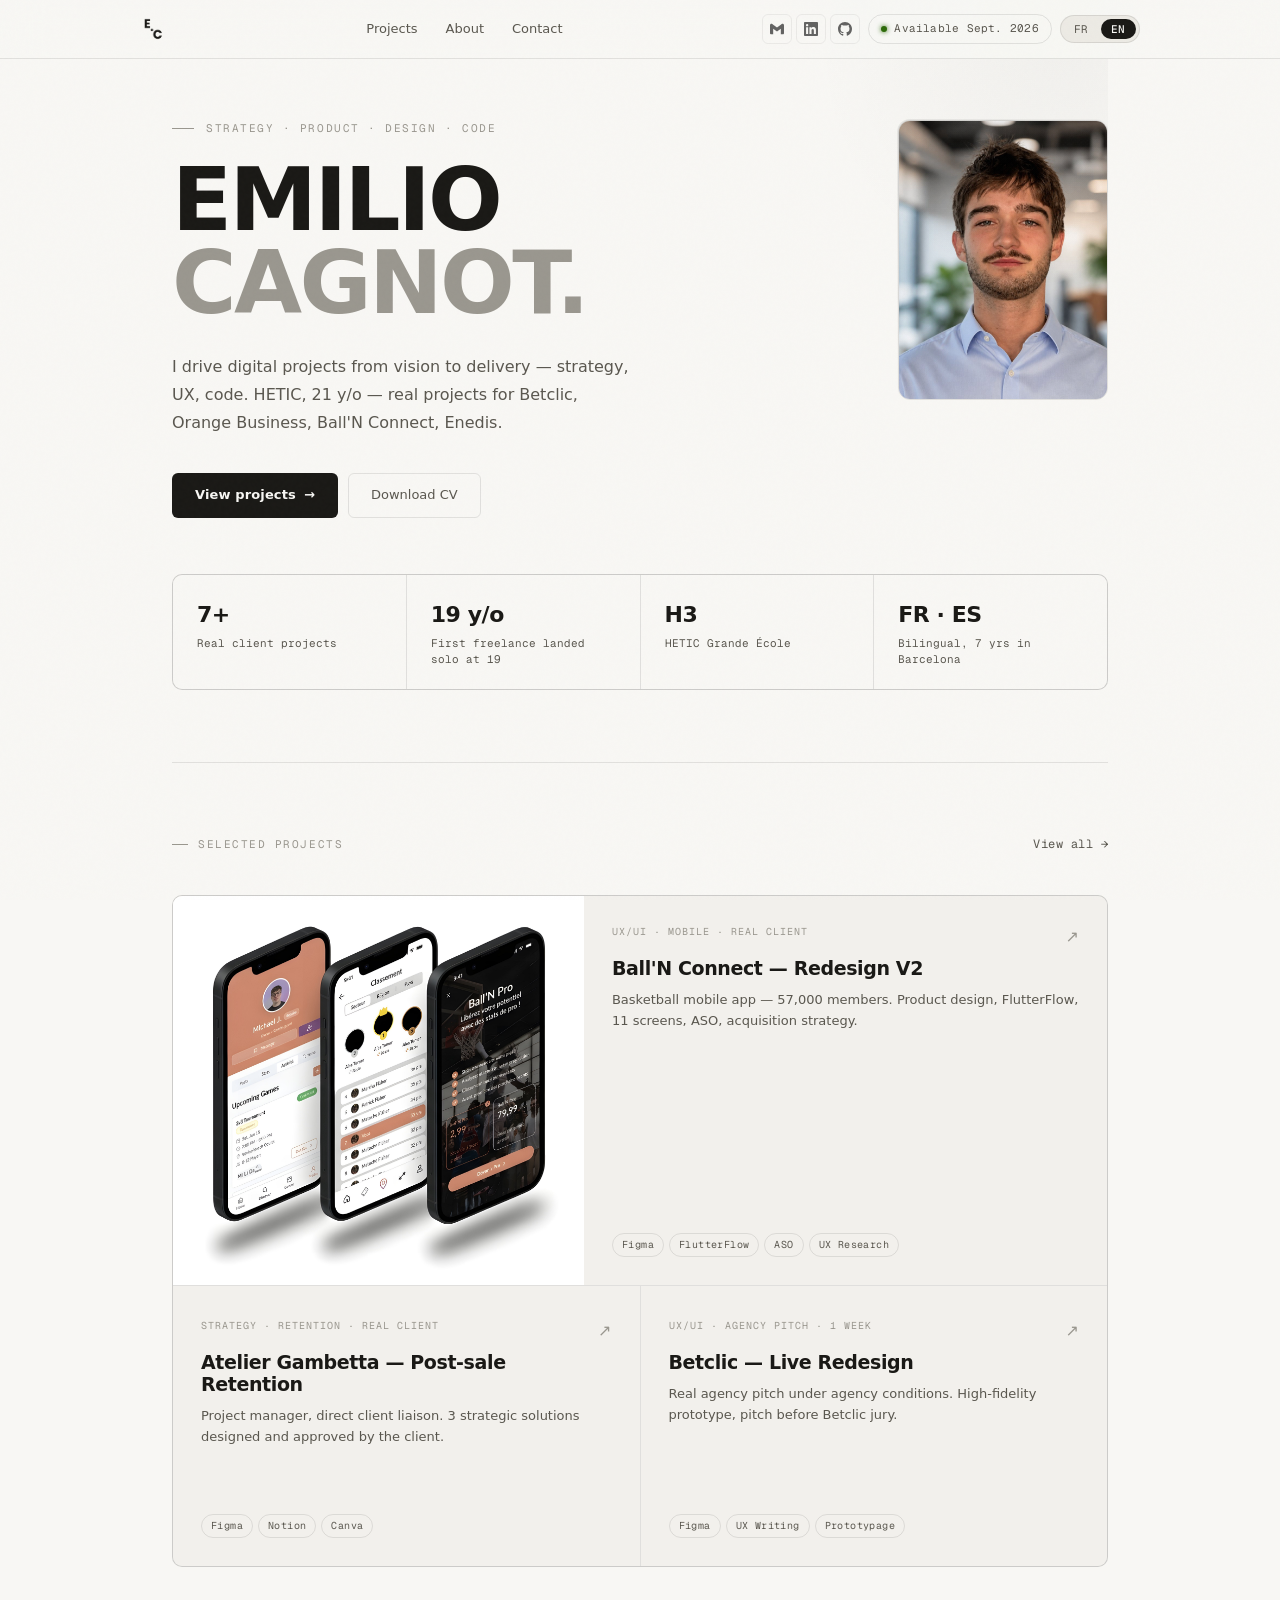
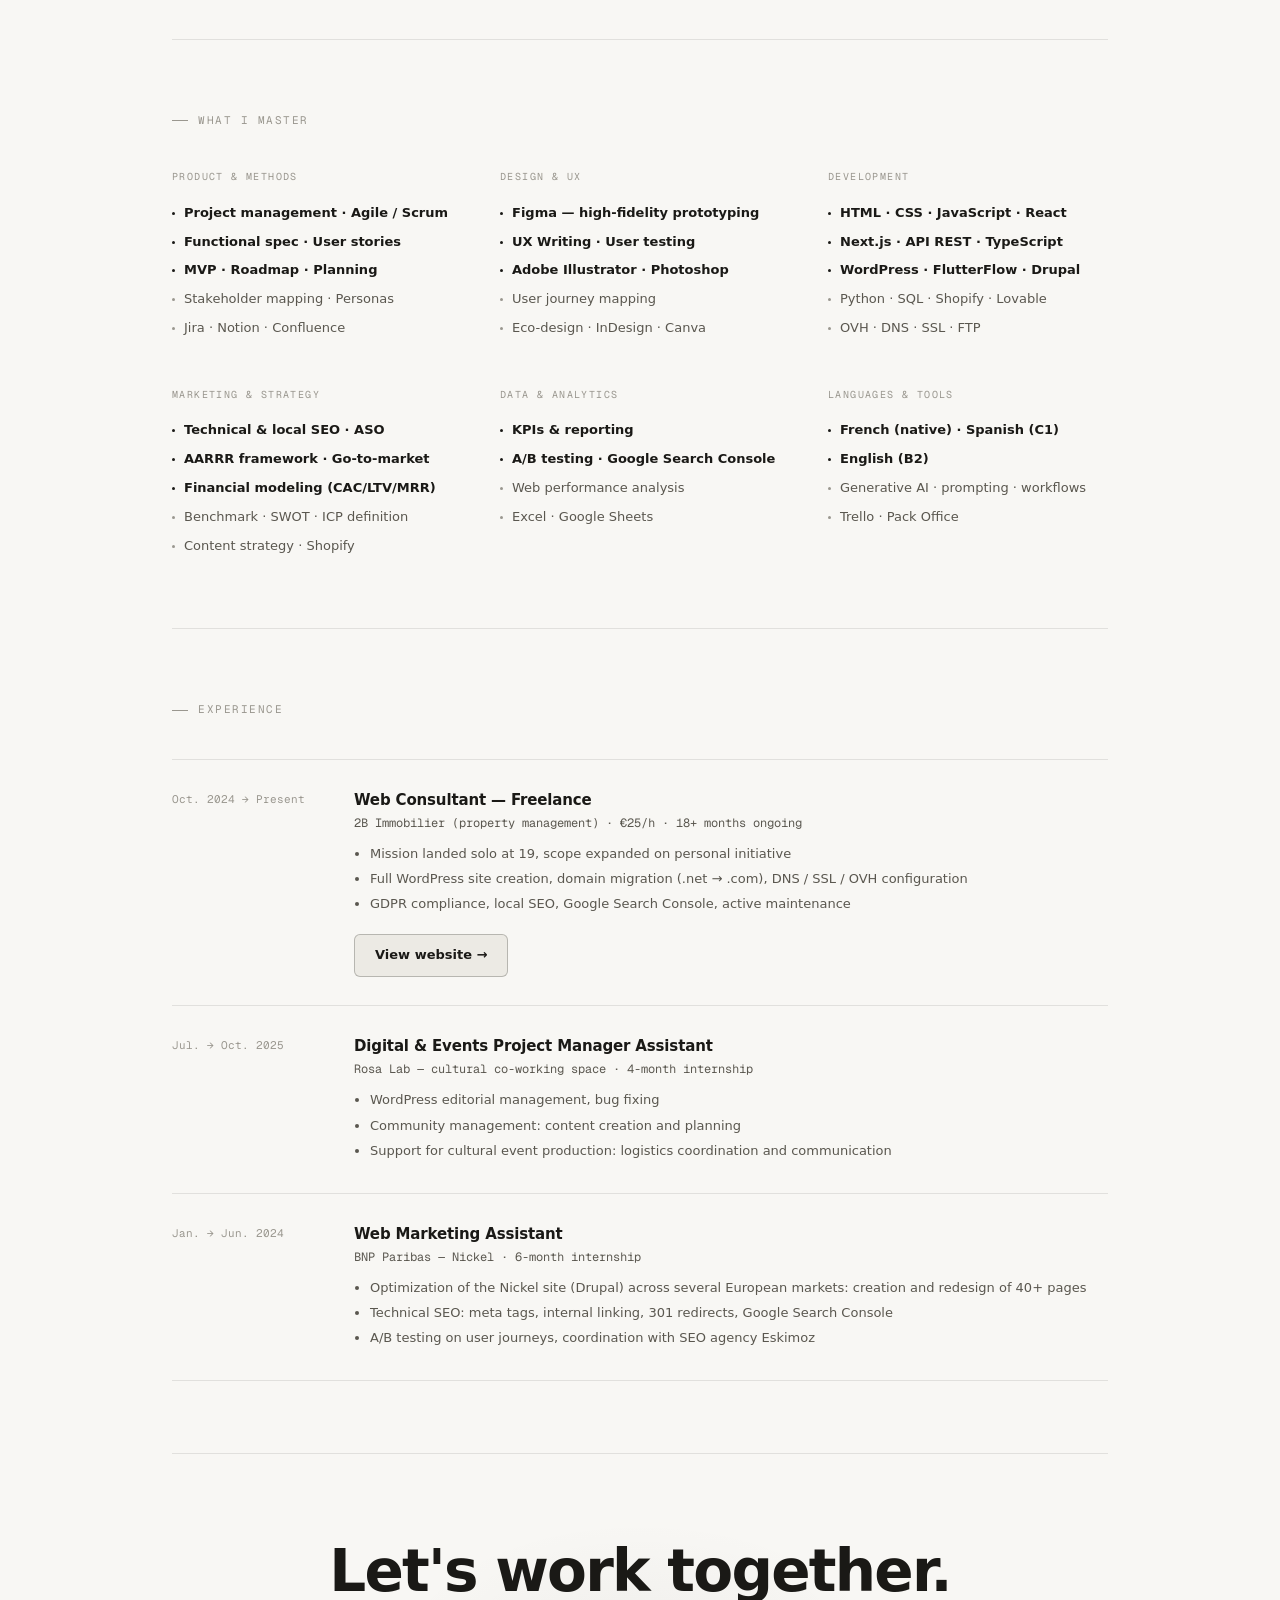
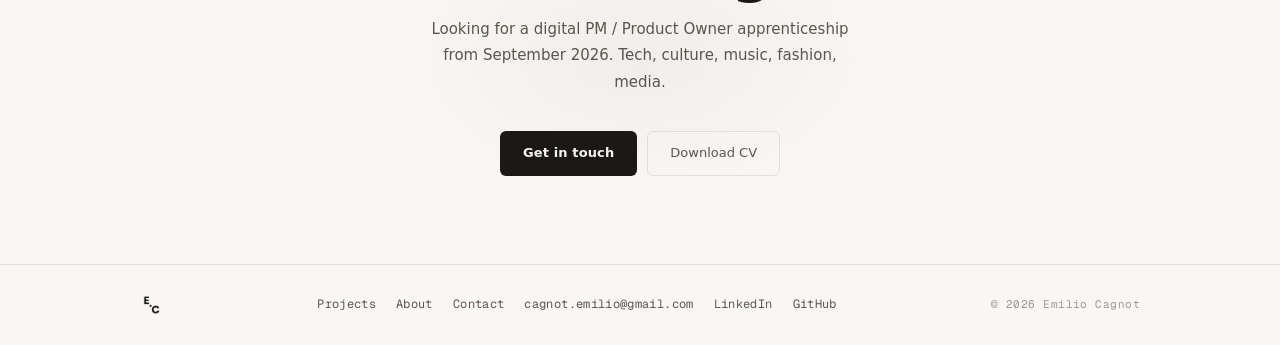
==== commit 55c553ab: "Add files via upload" ====
--- a/index.html
+++ b/index.html
@@ -3,15 +3,19 @@
 <head>
   <meta charset="UTF-8" />
   <meta name="viewport" content="width=device-width, initial-scale=1.0" />
-  <title>Emilio Cagnot — Digital Project Manager & Product</title>
-  <meta name="description" content="Portfolio of Emilio Cagnot — Digital Project Manager, Product, UX. HETIC, bilingual FR/ES." />
-  <meta property="og:title" content="Emilio Cagnot — Digital Project Manager & Product" />
-  <meta property="og:description" content="I drive digital projects from vision to delivery — strategy, UX, code." />
+  <title>Emilio Cagnot — Digital Project Manager & Product Owner</title>
+  <meta name="description" content="Portfolio of Emilio Cagnot, 21, HETIC. Hybrid profile: strategy, UX design, and front-end development. Real projects for Betclic, Orange Business, Ball'N Connect, Enedis. Available for apprenticeship Sept. 2026." />
+  <meta name="keywords" content="Emilio Cagnot, digital project manager, product owner, UX designer, HETIC, portfolio, apprenticeship 2026" />
+  <meta name="author" content="Emilio Cagnot" />
+  <meta name="robots" content="index, follow" />
+  <meta property="og:title" content="Emilio Cagnot — Digital Project Manager & Product Owner" />
+  <meta property="og:description" content="Portfolio of Emilio Cagnot, 21, HETIC. Hybrid profile: strategy, UX design, and front-end development. Real projects for Betclic, Orange Business, Ball'N Connect, Enedis. Available for apprenticeship Sept. 2026." />
   <meta property="og:image" content="assets/emilio.png" />
   <meta property="og:type" content="website" />
   <meta name="twitter:card" content="summary_large_image" />
-  <link rel="icon" type="image/svg+xml" href="favicon.svg" />
+  <link rel="icon" type="image/png" href="[data-uri]" />
   <link rel="stylesheet" href="style.css" />
+  <link rel="canonical" href="https://poltn.github.io/Portfolio/" />
 </head>
 <body>
 
@@ -21,7 +25,7 @@
 <nav>
   <div class="nav-inner">
     <a href="index.html" class="nav-logo">
-      <img src="logo-final.png" alt="Emilio Cagnot" />
+      <img src="[data-uri]" alt="Emilio Cagnot" />
     </a>
     <div class="nav-links">
       <a href="projects.html" data-i18n="nav.projects">Projects</a>
@@ -60,7 +64,7 @@
           <span data-i18n="hero.h1a">EMILIO</span><br>
           <span class="muted" data-i18n="hero.h1b">CAGNOT.</span>
         </h1>
-        <p class="hero-sub reveal reveal-d2" data-i18n="hero.sub">I drive digital projects from vision to delivery — strategy, UX, code. HETIC, 21 ans — projets réels pour Betclic, Orange Business, Ball'N Connect, Enedis.</p>
+        <p class="hero-sub reveal reveal-d2" data-i18n="hero.sub">I drive digital projects from vision to delivery — strategy, UX, code. HETIC, 21 y/o — real projects for Betclic, Orange Business, Ball'N Connect, Enedis.</p>
         <div class="hero-cta reveal reveal-d3">
           <a href="projects.html" class="btn-primary"><span data-i18n="hero.cta1">View projects</span> →</a>
           <a href="assets/CV_Emilio_Cagnot.pdf" class="btn-ghost" target="_blank" rel="noopener"><span data-i18n="hero.cta2">Download CV</span></a>
@@ -74,7 +78,7 @@
     </div>
     <div class="hero-stats reveal reveal-d4">
       <div class="stat"><div class="stat-n">7+</div><div class="stat-l" data-i18n="stats.0">Real client projects</div></div>
-      <div class="stat"><div class="stat-n">19 ans</div><div class="stat-l" data-i18n="stats.1">First freelance landed solo</div></div>
+      <div class="stat"><div class="stat-n">19 y/o</div><div class="stat-l" data-i18n="stats.1">First freelance landed solo</div></div>
       <div class="stat"><div class="stat-n">H3</div><div class="stat-l" data-i18n="stats.2">HETIC Grande École</div></div>
       <div class="stat"><div class="stat-n">FR · ES</div><div class="stat-l" data-i18n="stats.3">Bilingual, 7 yrs in Barcelona</div></div>
     </div>
@@ -183,7 +187,7 @@
         <p class="skill-group-label">Languages & Tools</p>
         <div class="skill-list">
           <span class="skill-item strong">French (native) · Spanish (C1)</span>
-          <span class="skill-item strong">Anglais (B2)</span>
+          <span class="skill-item strong">English (B2)</span>
           <span class="skill-item">Generative AI · prompting · workflows</span>
           <span class="skill-item">Trello · Pack Office</span>
         </div>
@@ -197,7 +201,7 @@
     </div>
     <div class="xp-list">
       <div class="xp-item reveal">
-        <div class="xp-date">Oct. 2024 → Présent</div>
+        <div class="xp-date">Oct. 2024 → Present</div>
         <div>
           <div class="xp-role">Web Consultant — Freelance</div>
           <div class="xp-company">2B Immobilier (property management) · €25/h · 18+ months ongoing</div>
@@ -208,11 +212,11 @@
               <li>GDPR compliance, local SEO, Google Search Console, active maintenance</li>
             </ul>
           </div>
-          <a href="https://www.2b-immobilier.fr" target="_blank" rel="noopener" class="project-action" style="margin-top:1rem; display:inline-flex;">View website →</a>
+          <a href="https://2b-immobilier.com/" target="_blank" rel="noopener" class="project-action" style="margin-top:1rem; display:inline-flex;">View website →</a>
         </div>
       </div>
       <div class="xp-item reveal reveal-d1">
-        <div class="xp-date">Juil. → Oct. 2025</div>
+        <div class="xp-date">Jul. → Oct. 2025</div>
         <div>
           <div class="xp-role">Digital & Events Project Manager Assistant</div>
           <div class="xp-company">Rosa Lab — cultural co-working space · 4-month internship</div>
@@ -226,7 +230,7 @@
         </div>
       </div>
       <div class="xp-item reveal reveal-d2">
-        <div class="xp-date">Janv. → Juin 2024</div>
+        <div class="xp-date">Jan. → Jun. 2024</div>
         <div>
           <div class="xp-role">Web Marketing Assistant</div>
           <div class="xp-company">BNP Paribas — Nickel · 6-month internship</div>
@@ -244,7 +248,7 @@
 
   <section class="cta-block reveal">
     <h2 data-i18n="ctaH">Let's work together.</h2>
-    <p data-i18n="ctaP">Looking for une alternance chef de projet digital / Product Owner à partir de septembre 2026. Tech, culture, musique, mode, médias.</p>
+    <p data-i18n="ctaP">Looking for a digital PM / Product Owner apprenticeship from September 2026. Tech, culture, music, fashion, media.</p>
     <div class="cta-btns">
       <a href="contact.html" class="btn-primary"><span data-i18n="ctaBtn1">Get in touch</span></a>
       <a href="assets/CV_Emilio_Cagnot.pdf" class="btn-ghost" target="_blank" rel="noopener"><span data-i18n="ctaBtn2">Download CV</span></a>
@@ -257,7 +261,7 @@
 <footer>
   <div class="footer-inner">
     <a href="index.html" class="nav-logo" style="text-decoration:none;">
-      <img src="logo-final.png" alt="EC" style="height:24px;width:auto;" />
+      <img src="[data-uri]" alt="EC" style="height:24px;width:auto;" />
     </a>
     <div class="footer-links">
       <a href="projects.html" data-i18n="nav.projects">Projects</a>
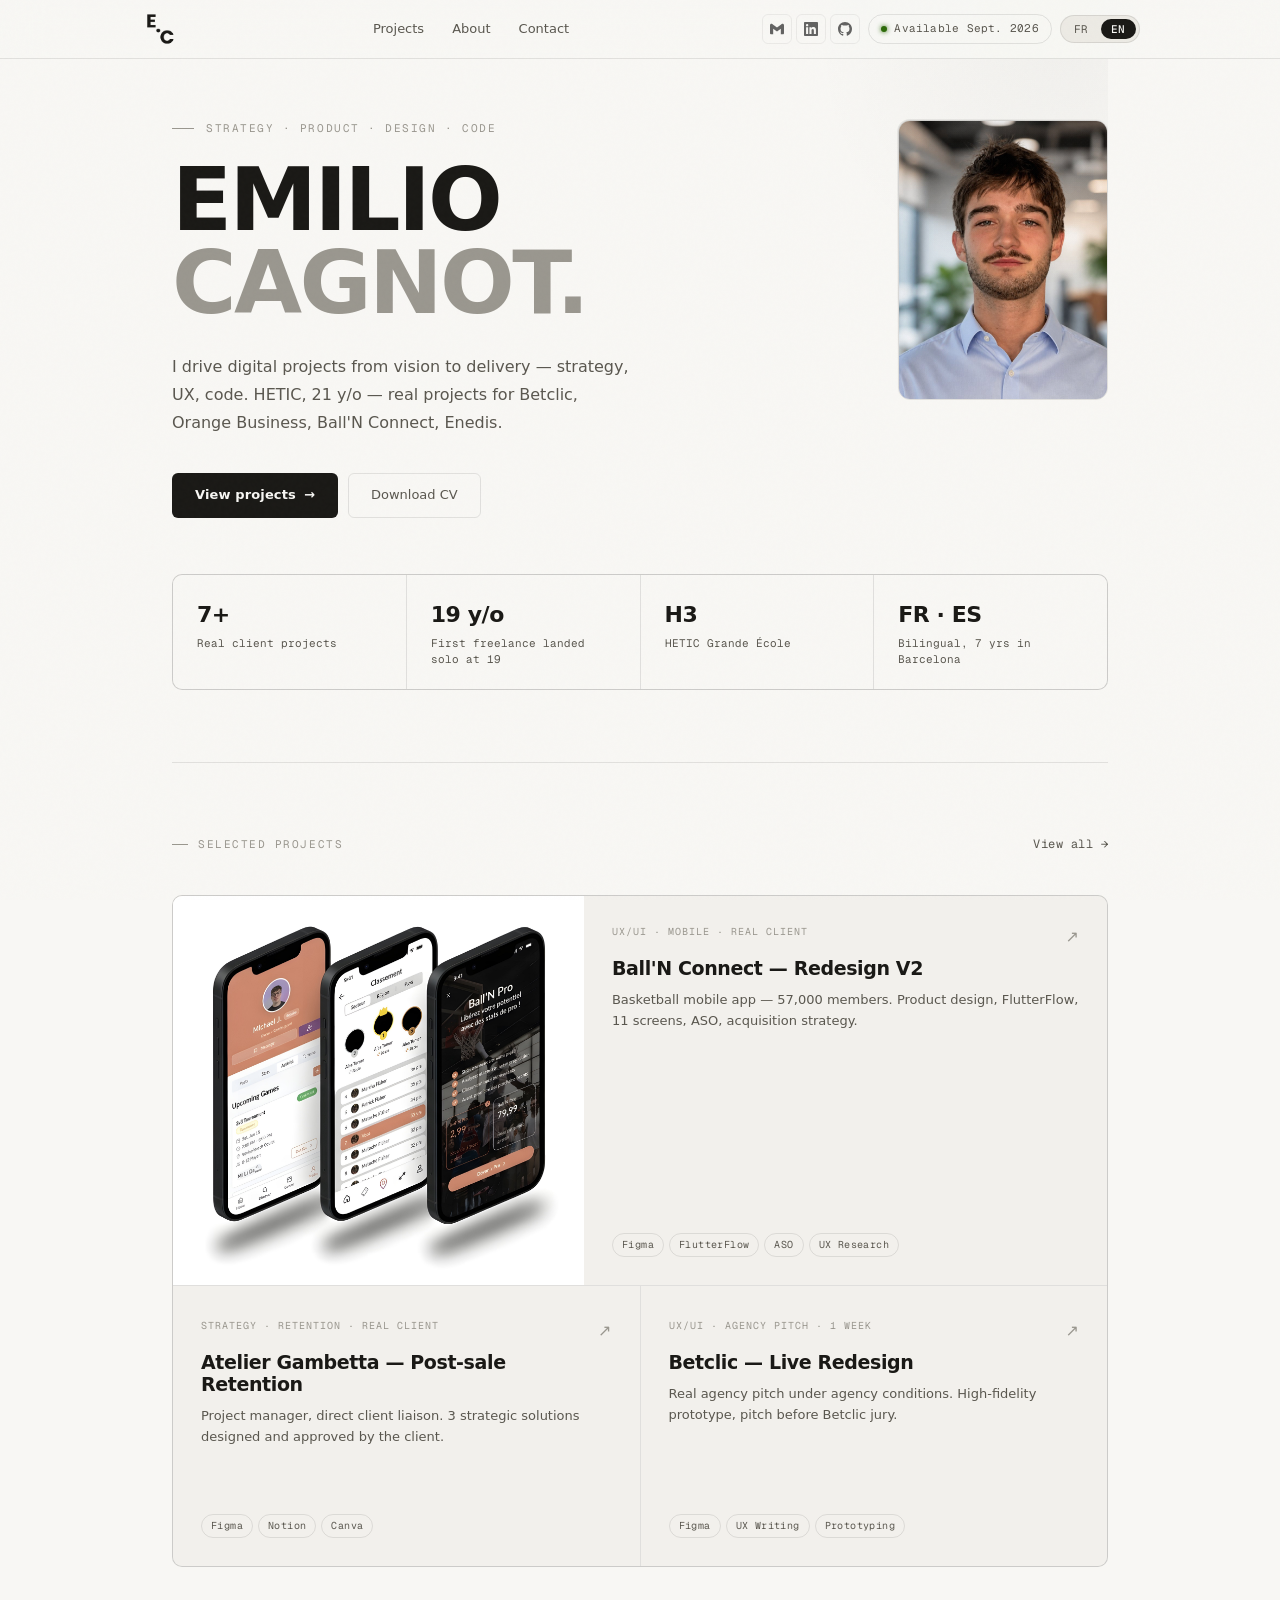
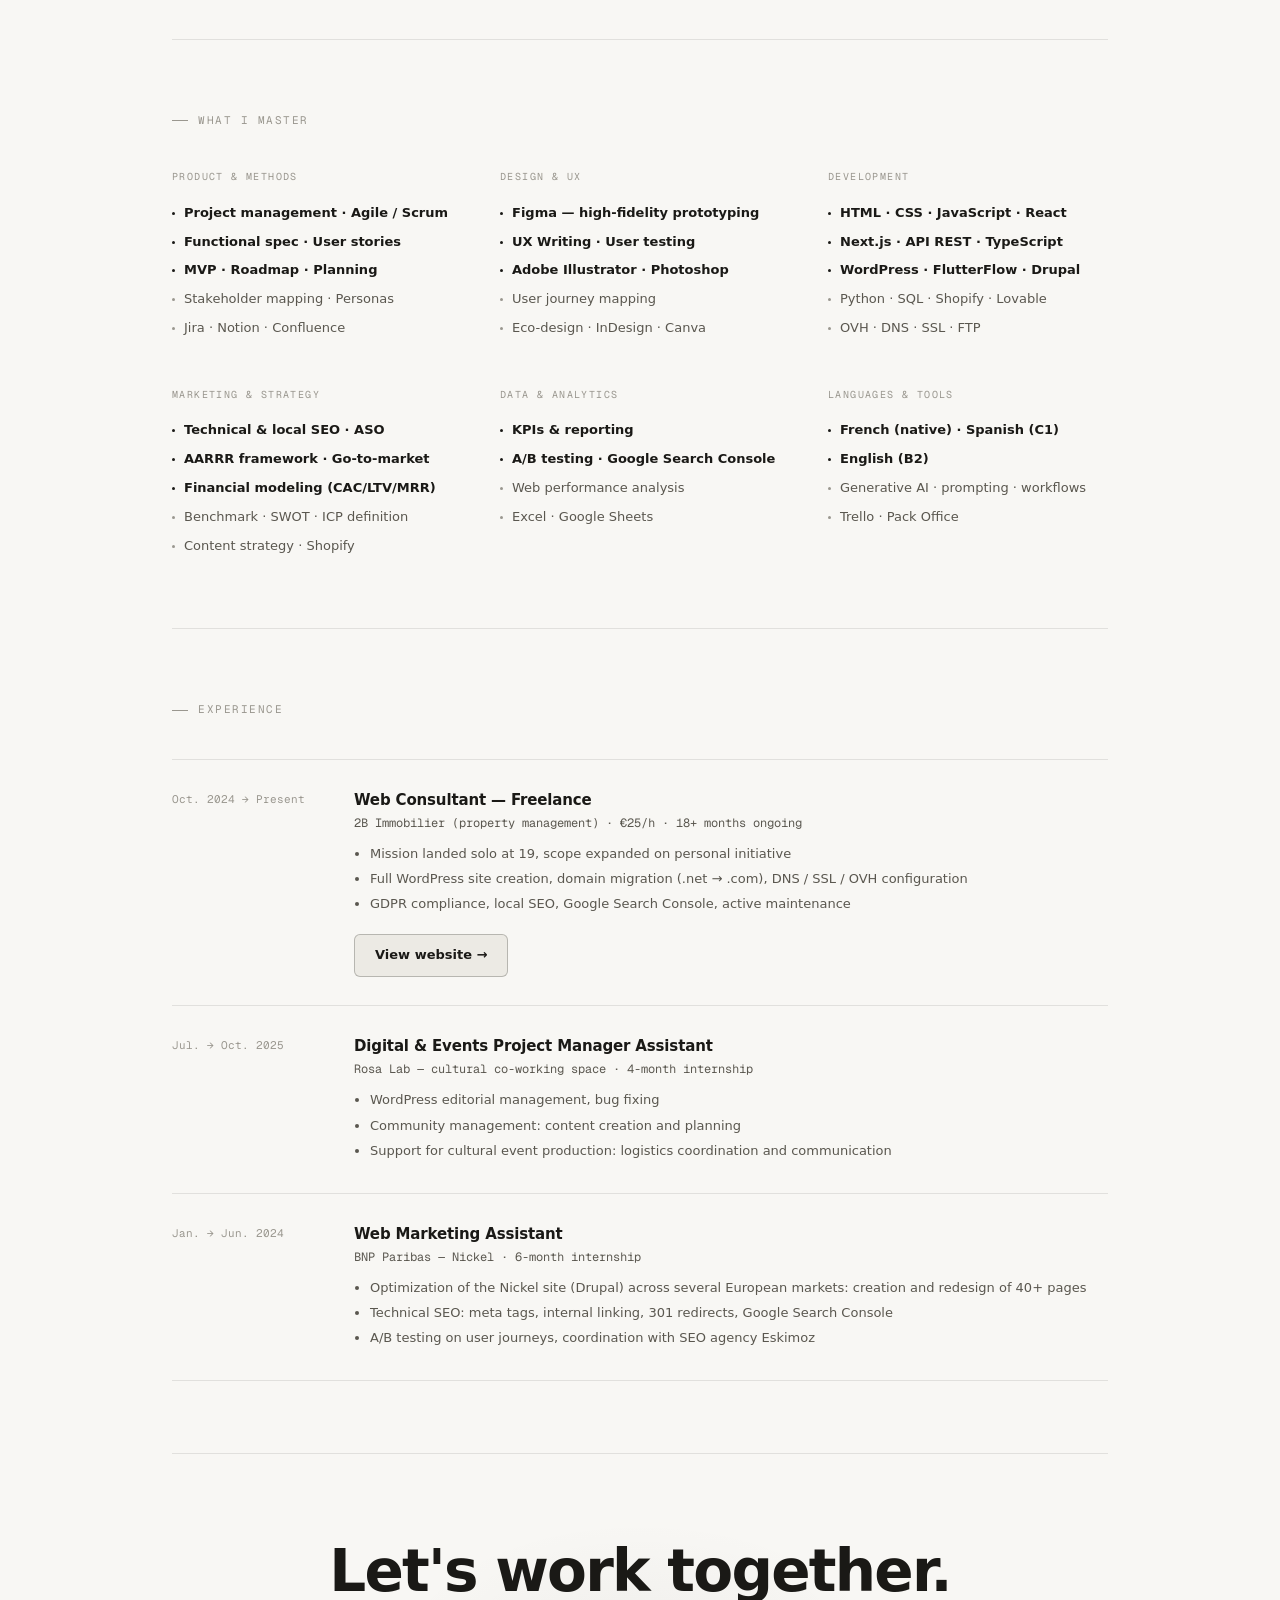
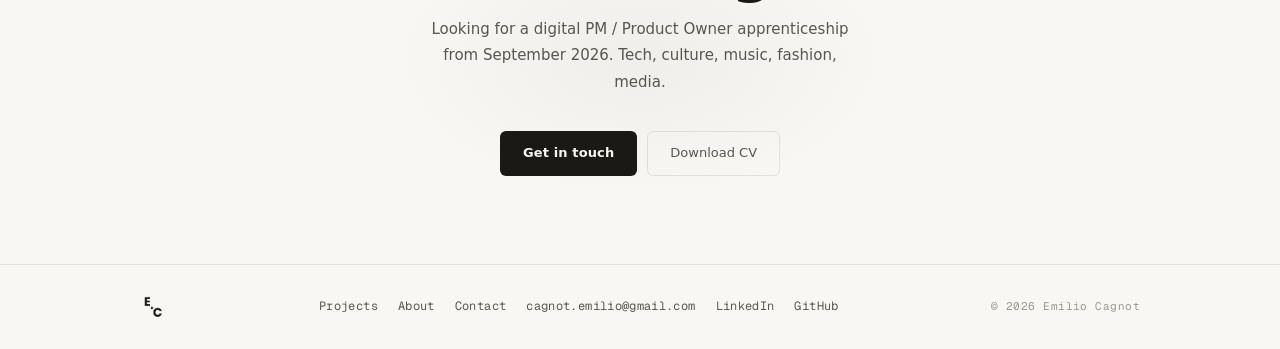
==== commit e4c9b3d8: "Add files via upload" ====
--- a/index.html
+++ b/index.html
@@ -1,5 +1,5 @@
 <!DOCTYPE html>
-<html lang="fr">
+<html lang="en">
 <head>
   <meta charset="UTF-8" />
   <meta name="viewport" content="width=device-width, initial-scale=1.0" />
@@ -9,23 +9,22 @@
   <meta name="author" content="Emilio Cagnot" />
   <meta name="robots" content="index, follow" />
   <meta property="og:title" content="Emilio Cagnot — Digital Project Manager & Product Owner" />
-  <meta property="og:description" content="Portfolio of Emilio Cagnot, 21, HETIC. Hybrid profile: strategy, UX design, and front-end development. Real projects for Betclic, Orange Business, Ball'N Connect, Enedis. Available for apprenticeship Sept. 2026." />
+  <meta property="og:description" content="Portfolio of Emilio Cagnot — Hybrid profile: strategy, UX, code. Real projects for Betclic, Orange Business, Ball'N Connect, Enedis." />
   <meta property="og:image" content="assets/emilio.png" />
   <meta property="og:type" content="website" />
   <meta name="twitter:card" content="summary_large_image" />
-  <link rel="icon" type="image/png" href="[data-uri]" />
+  <link rel="canonical" href="https://poltn.github.io/Portfolio/" />
+  <link rel="icon" type="image/png" href="assets/logo-final.png" />
   <link rel="stylesheet" href="style.css" />
-  <link rel="canonical" href="https://poltn.github.io/Portfolio/" />
 </head>
 <body>
-
 <div class="cursor"></div>
 <div class="cursor-ring"></div>
 
 <nav>
   <div class="nav-inner">
     <a href="index.html" class="nav-logo">
-      <img src="[data-uri]" alt="Emilio Cagnot" />
+      <img src="assets/logo-final.png" alt="Emilio Cagnot" />
     </a>
     <div class="nav-links">
       <a href="projects.html" data-i18n="nav.projects">Projects</a>
@@ -34,20 +33,14 @@
     </div>
     <div class="nav-right">
       <div class="nav-social">
-        <a href="mailto:cagnot.emilio@gmail.com" title="Gmail" target="_blank">
-          <img src="assets/icons/gmail.svg" alt="Gmail" />
-        </a>
-        <a href="https://linkedin.com/in/emilio-cagnot-821759236/" title="LinkedIn" target="_blank" rel="noopener">
-          <img src="assets/icons/linkedin.svg" alt="LinkedIn" />
-        </a>
-        <a href="https://github.com/PoltN" title="GitHub" target="_blank" rel="noopener">
-          <img src="assets/icons/github.svg" alt="GitHub" />
-        </a>
+        <a href="mailto:cagnot.emilio@gmail.com" title="Gmail" target="_blank"><img src="assets/icons/gmail.svg" alt="Gmail" /></a>
+        <a href="https://linkedin.com/in/emilio-cagnot-821759236/" title="LinkedIn" target="_blank" rel="noopener"><img src="assets/icons/linkedin.svg" alt="LinkedIn" /></a>
+        <a href="https://github.com/PoltN" title="GitHub" target="_blank" rel="noopener"><img src="assets/icons/github.svg" alt="GitHub" /></a>
       </div>
       <div class="badge-available"><span class="dot"></span><span data-i18n="nav.available">Available Sept. 2026</span></div>
       <div class="lang-toggle">
-        <button class="lang-btn active" data-lang="fr">FR</button>
-        <button class="lang-btn" data-lang="en">EN</button>
+        <button class="lang-btn" data-lang="fr">FR</button>
+        <button class="lang-btn active" data-lang="en">EN</button>
       </div>
     </div>
   </div>
@@ -78,7 +71,7 @@
     </div>
     <div class="hero-stats reveal reveal-d4">
       <div class="stat"><div class="stat-n">7+</div><div class="stat-l" data-i18n="stats.0">Real client projects</div></div>
-      <div class="stat"><div class="stat-n">19 y/o</div><div class="stat-l" data-i18n="stats.1">First freelance landed solo</div></div>
+      <div class="stat"><div class="stat-n">19 y/o</div><div class="stat-l" data-i18n="stats.1">First freelance landed solo at 19</div></div>
       <div class="stat"><div class="stat-n">H3</div><div class="stat-l" data-i18n="stats.2">HETIC Grande École</div></div>
       <div class="stat"><div class="stat-n">FR · ES</div><div class="stat-l" data-i18n="stats.3">Bilingual, 7 yrs in Barcelona</div></div>
     </div>
@@ -91,156 +84,135 @@
     </div>
     <div class="projects-grid">
       <a href="projects.html#ballnconnect" class="project-card wide reveal">
-        <div class="project-img-wrap">
-          <img src="assets/ballnconnect-mockup.png" alt="Ball'N Connect" class="project-img" style="object-position:center;" />
-        </div>
+        <div class="project-img-wrap"><img src="assets/ballnconnect-mockup.png" alt="Ball'N Connect" class="project-img" style="object-position:center;" /></div>
         <div class="project-body-pad">
-          <div class="project-top">
-            <span class="project-tag">UX/UI · Mobile · Real client</span>
-            <span class="project-arrow">↗</span>
-          </div>
-          <p class="project-title">Ball'N Connect — Redesign V2</p>
-          <p class="project-desc">Basketball mobile app — 57,000 members. Product design, FlutterFlow, 11 screens, ASO, acquisition strategy.</p>
+          <div class="project-top"><span class="project-tag" data-i18n="home.bnc.tag">UX/UI · Mobile · Real client</span><span class="project-arrow">↗</span></div>
+          <p class="project-title" data-i18n="home.bnc.title">Ball'N Connect — Redesign V2</p>
+          <p class="project-desc" data-i18n="home.bnc.desc">Basketball mobile app — 57,000 members. Product design, FlutterFlow, 11 screens, ASO, acquisition strategy.</p>
           <div class="project-pills"><span class="pill">Figma</span><span class="pill">FlutterFlow</span><span class="pill">ASO</span><span class="pill">UX Research</span></div>
         </div>
       </a>
       <a href="projects.html#gambetta" class="project-card reveal">
         <div class="project-body-pad" style="padding-top:2rem;">
-          <div class="project-top">
-            <span class="project-tag">Strategy · Retention · Real client</span>
-            <span class="project-arrow">↗</span>
-          </div>
-          <p class="project-title">Atelier Gambetta — Post-sale Retention</p>
-          <p class="project-desc">Project manager, direct client liaison. 3 strategic solutions designed and approved by the client.</p>
+          <div class="project-top"><span class="project-tag" data-i18n="home.gambetta.tag">Strategy · Retention · Real client</span><span class="project-arrow">↗</span></div>
+          <p class="project-title" data-i18n="home.gambetta.title">Atelier Gambetta — Post-sale Retention</p>
+          <p class="project-desc" data-i18n="home.gambetta.desc">Project manager, direct client liaison. 3 strategic solutions designed and approved by the client.</p>
           <div class="project-pills"><span class="pill">Figma</span><span class="pill">Notion</span><span class="pill">Canva</span></div>
         </div>
       </a>
       <a href="projects.html#betclic" class="project-card reveal reveal-d1">
         <div class="project-body-pad" style="padding-top:2rem;">
-          <div class="project-top">
-            <span class="project-tag">UX/UI · Agency pitch · 1 week</span>
-            <span class="project-arrow">↗</span>
-          </div>
-          <p class="project-title">Betclic — Live Redesign</p>
-          <p class="project-desc">Real agency pitch under agency conditions. High-fidelity prototype, pitch before Betclic jury.</p>
-          <div class="project-pills"><span class="pill">Figma</span><span class="pill">UX Writing</span><span class="pill">Prototypage</span></div>
+          <div class="project-top"><span class="project-tag" data-i18n="home.betclic.tag">UX/UI · Agency pitch · 1 week</span><span class="project-arrow">↗</span></div>
+          <p class="project-title" data-i18n="home.betclic.title">Betclic — Live Redesign</p>
+          <p class="project-desc" data-i18n="home.betclic.desc">Real agency pitch under agency conditions. High-fidelity prototype, pitch before Betclic jury.</p>
+          <div class="project-pills"><span class="pill">Figma</span><span class="pill">UX Writing</span><span class="pill" data-i18n="pill.prototyping">Prototyping</span></div>
         </div>
       </a>
     </div>
   </section>
 
   <section class="section">
-    <div class="section-header reveal">
-      <span class="section-label" data-i18n="skillsLabel">What I master</span>
-    </div>
+    <div class="section-header reveal"><span class="section-label" data-i18n="skillsLabel">What I master</span></div>
     <div class="skills-cols">
       <div class="reveal">
-        <p class="skill-group-label">Product & Methods</p>
-        <div class="skill-list">
-          <span class="skill-item strong">Project management · Agile / Scrum</span>
-          <span class="skill-item strong">Functional spec · User stories</span>
-          <span class="skill-item strong">MVP · Roadmap · Planning</span>
-          <span class="skill-item">Stakeholder mapping · Personas</span>
-          <span class="skill-item">Jira · Notion · Confluence</span>
+        <p class="skill-group-label" data-i18n="skill.product">Product & Methods</p>
+        <div class="skill-list">
+          <span class="skill-item strong" data-i18n="skill.s1">Project management · Agile / Scrum</span>
+          <span class="skill-item strong" data-i18n="skill.s2">Functional spec · User stories</span>
+          <span class="skill-item strong" data-i18n="skill.s3">MVP · Roadmap · Planning</span>
+          <span class="skill-item" data-i18n="skill.s4">Stakeholder mapping · Personas</span>
+          <span class="skill-item" data-i18n="skill.s5">Jira · Notion · Confluence</span>
         </div>
       </div>
       <div class="reveal reveal-d1">
-        <p class="skill-group-label">Design & UX</p>
-        <div class="skill-list">
-          <span class="skill-item strong">Figma — high-fidelity prototyping</span>
-          <span class="skill-item strong">UX Writing · User testing</span>
-          <span class="skill-item strong">Adobe Illustrator · Photoshop</span>
-          <span class="skill-item">User journey mapping</span>
-          <span class="skill-item">Eco-design · InDesign · Canva</span>
+        <p class="skill-group-label" data-i18n="skill.design">Design & UX</p>
+        <div class="skill-list">
+          <span class="skill-item strong" data-i18n="skill.d1">Figma — high-fidelity prototyping</span>
+          <span class="skill-item strong" data-i18n="skill.d2">UX Writing · User testing</span>
+          <span class="skill-item strong" data-i18n="skill.d3">Adobe Illustrator · Photoshop</span>
+          <span class="skill-item" data-i18n="skill.d4">User journey mapping</span>
+          <span class="skill-item" data-i18n="skill.d5">Eco-design · InDesign · Canva</span>
         </div>
       </div>
       <div class="reveal reveal-d2">
-        <p class="skill-group-label">Development</p>
-        <div class="skill-list">
-          <span class="skill-item strong">HTML · CSS · JavaScript · React</span>
-          <span class="skill-item strong">Next.js · API REST · TypeScript</span>
-          <span class="skill-item strong">WordPress · FlutterFlow · Drupal</span>
-          <span class="skill-item">Python · SQL · Shopify · Lovable</span>
-          <span class="skill-item">OVH · DNS · SSL · FTP</span>
+        <p class="skill-group-label" data-i18n="skill.dev">Development</p>
+        <div class="skill-list">
+          <span class="skill-item strong" data-i18n="skill.dev1">HTML · CSS · JavaScript · React</span>
+          <span class="skill-item strong" data-i18n="skill.dev2">Next.js · API REST · TypeScript</span>
+          <span class="skill-item strong" data-i18n="skill.dev3">WordPress · FlutterFlow · Drupal</span>
+          <span class="skill-item" data-i18n="skill.dev4">Python · SQL · Shopify · Lovable</span>
+          <span class="skill-item" data-i18n="skill.dev5">OVH · DNS · SSL · FTP</span>
         </div>
       </div>
       <div class="reveal">
-        <p class="skill-group-label">Marketing & Strategy</p>
-        <div class="skill-list">
-          <span class="skill-item strong">Technical & local SEO · ASO</span>
-          <span class="skill-item strong">AARRR framework · Go-to-market</span>
-          <span class="skill-item strong">Financial modeling (CAC/LTV/MRR)</span>
-          <span class="skill-item">Benchmark · SWOT · ICP definition</span>
-          <span class="skill-item">Content strategy · Shopify</span>
+        <p class="skill-group-label" data-i18n="skill.marketing">Marketing & Strategy</p>
+        <div class="skill-list">
+          <span class="skill-item strong" data-i18n="skill.m1">Technical & local SEO · ASO</span>
+          <span class="skill-item strong" data-i18n="skill.m2">AARRR framework · Go-to-market</span>
+          <span class="skill-item strong" data-i18n="skill.m3">Financial modeling (CAC/LTV/MRR)</span>
+          <span class="skill-item" data-i18n="skill.m4">Benchmark · SWOT · ICP definition</span>
+          <span class="skill-item" data-i18n="skill.m5">Content strategy · Shopify</span>
         </div>
       </div>
       <div class="reveal reveal-d1">
-        <p class="skill-group-label">Data & Analytics</p>
-        <div class="skill-list">
-          <span class="skill-item strong">KPIs & reporting</span>
-          <span class="skill-item strong">A/B testing · Google Search Console</span>
-          <span class="skill-item">Web performance analysis</span>
-          <span class="skill-item">Excel · Google Sheets</span>
+        <p class="skill-group-label" data-i18n="skill.data">Data & Analytics</p>
+        <div class="skill-list">
+          <span class="skill-item strong" data-i18n="skill.da1">KPIs & reporting</span>
+          <span class="skill-item strong" data-i18n="skill.da2">A/B testing · Google Search Console</span>
+          <span class="skill-item" data-i18n="skill.da3">Web performance analysis</span>
+          <span class="skill-item" data-i18n="skill.da4">Excel · Google Sheets</span>
         </div>
       </div>
       <div class="reveal reveal-d2">
-        <p class="skill-group-label">Languages & Tools</p>
-        <div class="skill-list">
-          <span class="skill-item strong">French (native) · Spanish (C1)</span>
-          <span class="skill-item strong">English (B2)</span>
-          <span class="skill-item">Generative AI · prompting · workflows</span>
-          <span class="skill-item">Trello · Pack Office</span>
+        <p class="skill-group-label" data-i18n="skill.lang">Languages & Tools</p>
+        <div class="skill-list">
+          <span class="skill-item strong" data-i18n="skill.l1">French (native) · Spanish (C1)</span>
+          <span class="skill-item strong" data-i18n="skill.l2">English (B2)</span>
+          <span class="skill-item" data-i18n="skill.l3">Generative AI · prompting · workflows</span>
+          <span class="skill-item" data-i18n="skill.l4">Trello · Pack Office</span>
         </div>
       </div>
     </div>
   </section>
 
   <section class="section">
-    <div class="section-header reveal">
-      <span class="section-label" data-i18n="xpLabel">Experience</span>
-    </div>
+    <div class="section-header reveal"><span class="section-label" data-i18n="xpLabel">Experience</span></div>
     <div class="xp-list">
       <div class="xp-item reveal">
-        <div class="xp-date">Oct. 2024 → Present</div>
+        <div class="xp-date" data-i18n="xp.2b.date">Oct. 2024 → Present</div>
         <div>
-          <div class="xp-role">Web Consultant — Freelance</div>
-          <div class="xp-company">2B Immobilier (property management) · €25/h · 18+ months ongoing</div>
-          <div class="xp-detail">
-            <ul>
-              <li>Mission landed solo at 19, scope expanded on personal initiative</li>
-              <li>Full WordPress site creation, domain migration (.net → .com), DNS / SSL / OVH configuration</li>
-              <li>GDPR compliance, local SEO, Google Search Console, active maintenance</li>
-            </ul>
-          </div>
-          <a href="https://2b-immobilier.com/" target="_blank" rel="noopener" class="project-action" style="margin-top:1rem; display:inline-flex;">View website →</a>
+          <div class="xp-role" data-i18n="xp.2b.role">Web Consultant — Freelance</div>
+          <div class="xp-company" data-i18n="xp.2b.company">2B Immobilier (property management) · €25/h · 18+ months ongoing</div>
+          <div class="xp-detail"><ul>
+            <li data-i18n="xp.2b.li1">Mission landed solo at 19, scope expanded on personal initiative</li>
+            <li data-i18n="xp.2b.li2">Full WordPress site creation, domain migration (.net → .com), DNS / SSL / OVH configuration</li>
+            <li data-i18n="xp.2b.li3">GDPR compliance, local SEO, Google Search Console, active maintenance</li>
+          </ul></div>
+          <a href="https://2b-immobilier.com/" target="_blank" rel="noopener" class="project-action" style="margin-top:1rem; display:inline-flex;" data-i18n="xp.2b.cta">View website →</a>
         </div>
       </div>
       <div class="xp-item reveal reveal-d1">
-        <div class="xp-date">Jul. → Oct. 2025</div>
+        <div class="xp-date" data-i18n="xp.rosa.date">Jul. → Oct. 2025</div>
         <div>
-          <div class="xp-role">Digital & Events Project Manager Assistant</div>
-          <div class="xp-company">Rosa Lab — cultural co-working space · 4-month internship</div>
-          <div class="xp-detail">
-            <ul>
-              <li>WordPress editorial management, bug fixing</li>
-              <li>Community management: content creation and planning</li>
-              <li>Support for cultural event production: logistics coordination and communication</li>
-            </ul>
-          </div>
+          <div class="xp-role" data-i18n="xp.rosa.role">Digital & Events Project Manager Assistant</div>
+          <div class="xp-company" data-i18n="xp.rosa.company">Rosa Lab — cultural co-working space · 4-month internship</div>
+          <div class="xp-detail"><ul>
+            <li data-i18n="xp.rosa.li1">WordPress editorial management, bug fixing</li>
+            <li data-i18n="xp.rosa.li2">Community management: content creation and planning</li>
+            <li data-i18n="xp.rosa.li3">Support for cultural event production: logistics coordination and communication</li>
+          </ul></div>
         </div>
       </div>
       <div class="xp-item reveal reveal-d2">
-        <div class="xp-date">Jan. → Jun. 2024</div>
+        <div class="xp-date" data-i18n="xp.nickel.date">Jan. → Jun. 2024</div>
         <div>
-          <div class="xp-role">Web Marketing Assistant</div>
-          <div class="xp-company">BNP Paribas — Nickel · 6-month internship</div>
-          <div class="xp-detail">
-            <ul>
-              <li>Optimization of the Nickel site (Drupal) across several European markets: creation and redesign of 40+ pages</li>
-              <li>Technical SEO: meta tags, internal linking, 301 redirects, Google Search Console</li>
-              <li>A/B testing on user journeys, coordination with SEO agency Eskimoz</li>
-            </ul>
-          </div>
+          <div class="xp-role" data-i18n="xp.nickel.role">Web Marketing Assistant</div>
+          <div class="xp-company" data-i18n="xp.nickel.company">BNP Paribas — Nickel · 6-month internship</div>
+          <div class="xp-detail"><ul>
+            <li data-i18n="xp.nickel.li1">Optimization of the Nickel site (Drupal) across several European markets: creation and redesign of 40+ pages</li>
+            <li data-i18n="xp.nickel.li2">Technical SEO: meta tags, internal linking, 301 redirects, Google Search Console</li>
+            <li data-i18n="xp.nickel.li3">A/B testing on user journeys, coordination with SEO agency Eskimoz</li>
+          </ul></div>
         </div>
       </div>
     </div>
@@ -261,7 +233,7 @@
 <footer>
   <div class="footer-inner">
     <a href="index.html" class="nav-logo" style="text-decoration:none;">
-      <img src="[data-uri]" alt="EC" style="height:24px;width:auto;" />
+      <img src="assets/logo-final.png" alt="EC" style="height:28px;width:auto;" />
     </a>
     <div class="footer-links">
       <a href="projects.html" data-i18n="nav.projects">Projects</a>
--- a/style.css
+++ b/style.css
@@ -102,7 +102,7 @@
   gap: 8px;
   text-decoration: none;
 }
-.nav-logo img { height: 28px; width: auto; display: block; }
+.nav-logo img { height: 42px; width: auto; display: block; }
 .nav-logo-text {
   font-family: var(--display);
   font-size: 16px;
